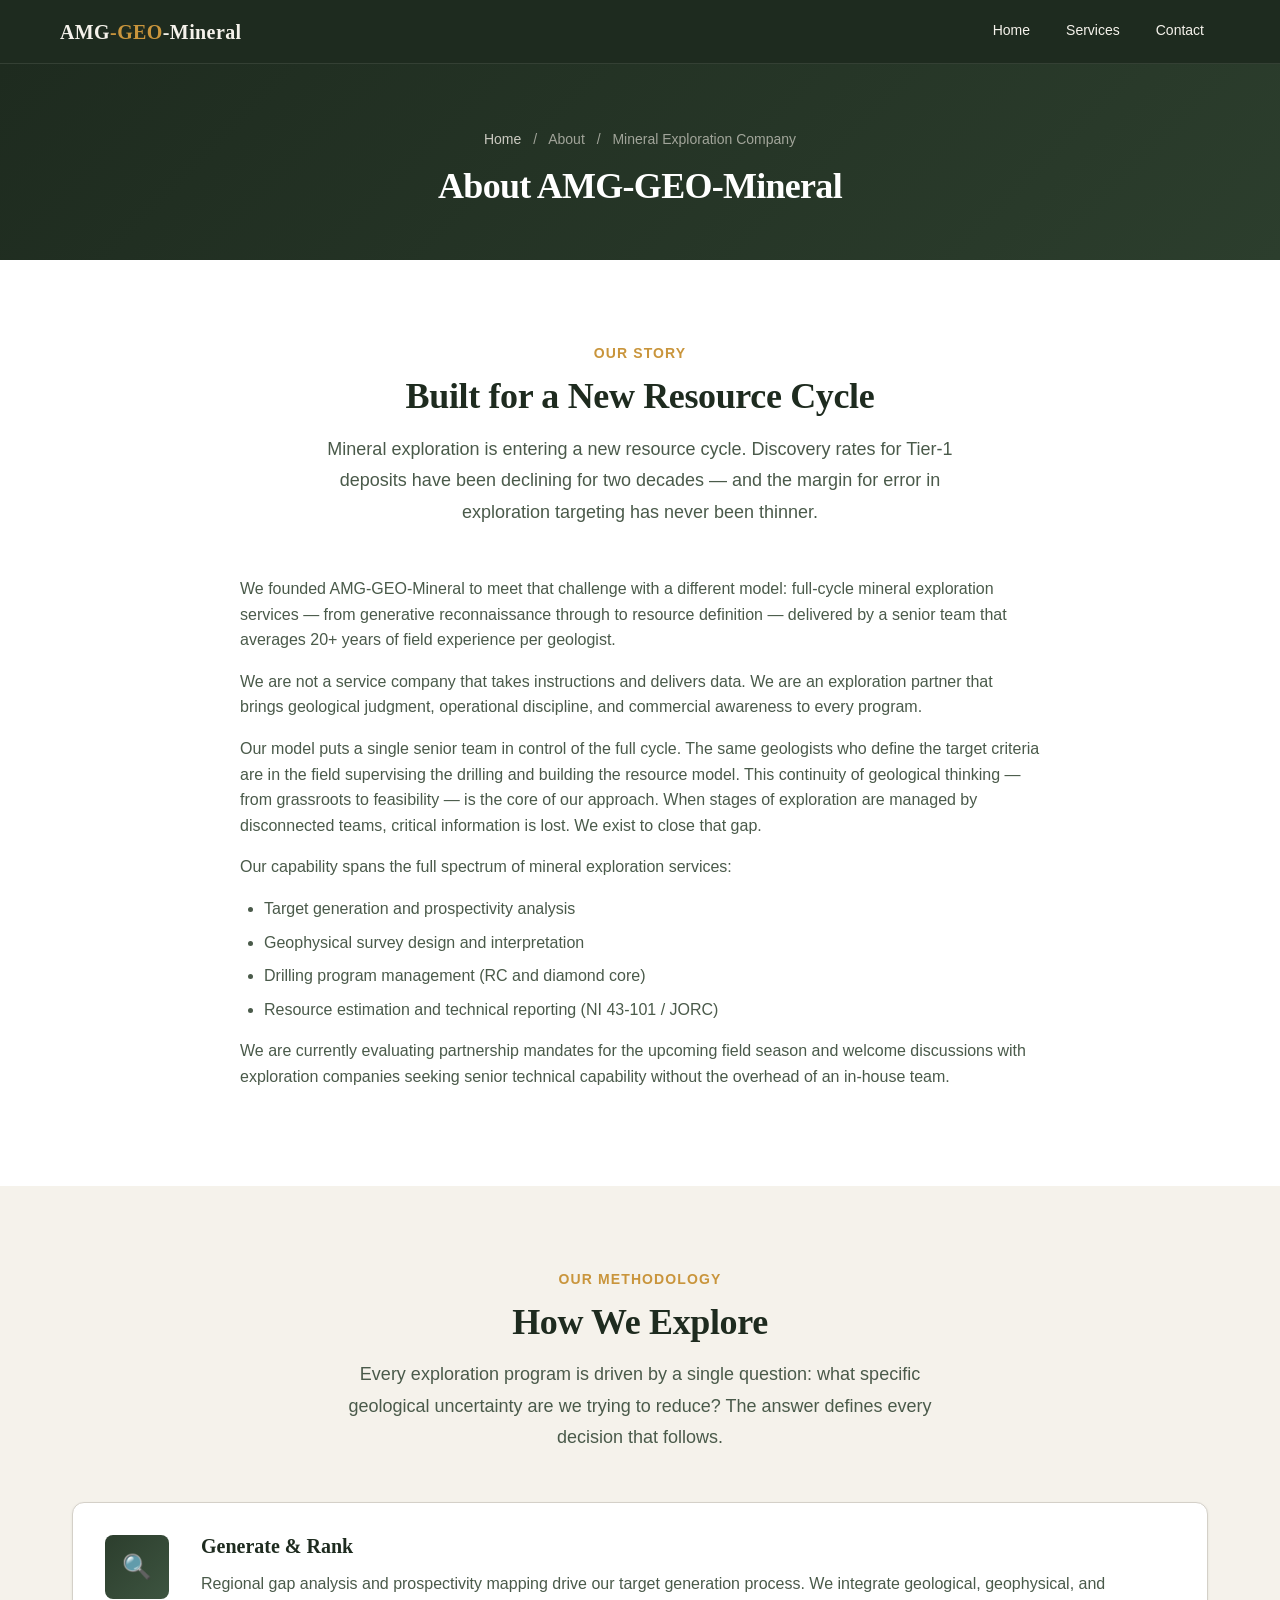
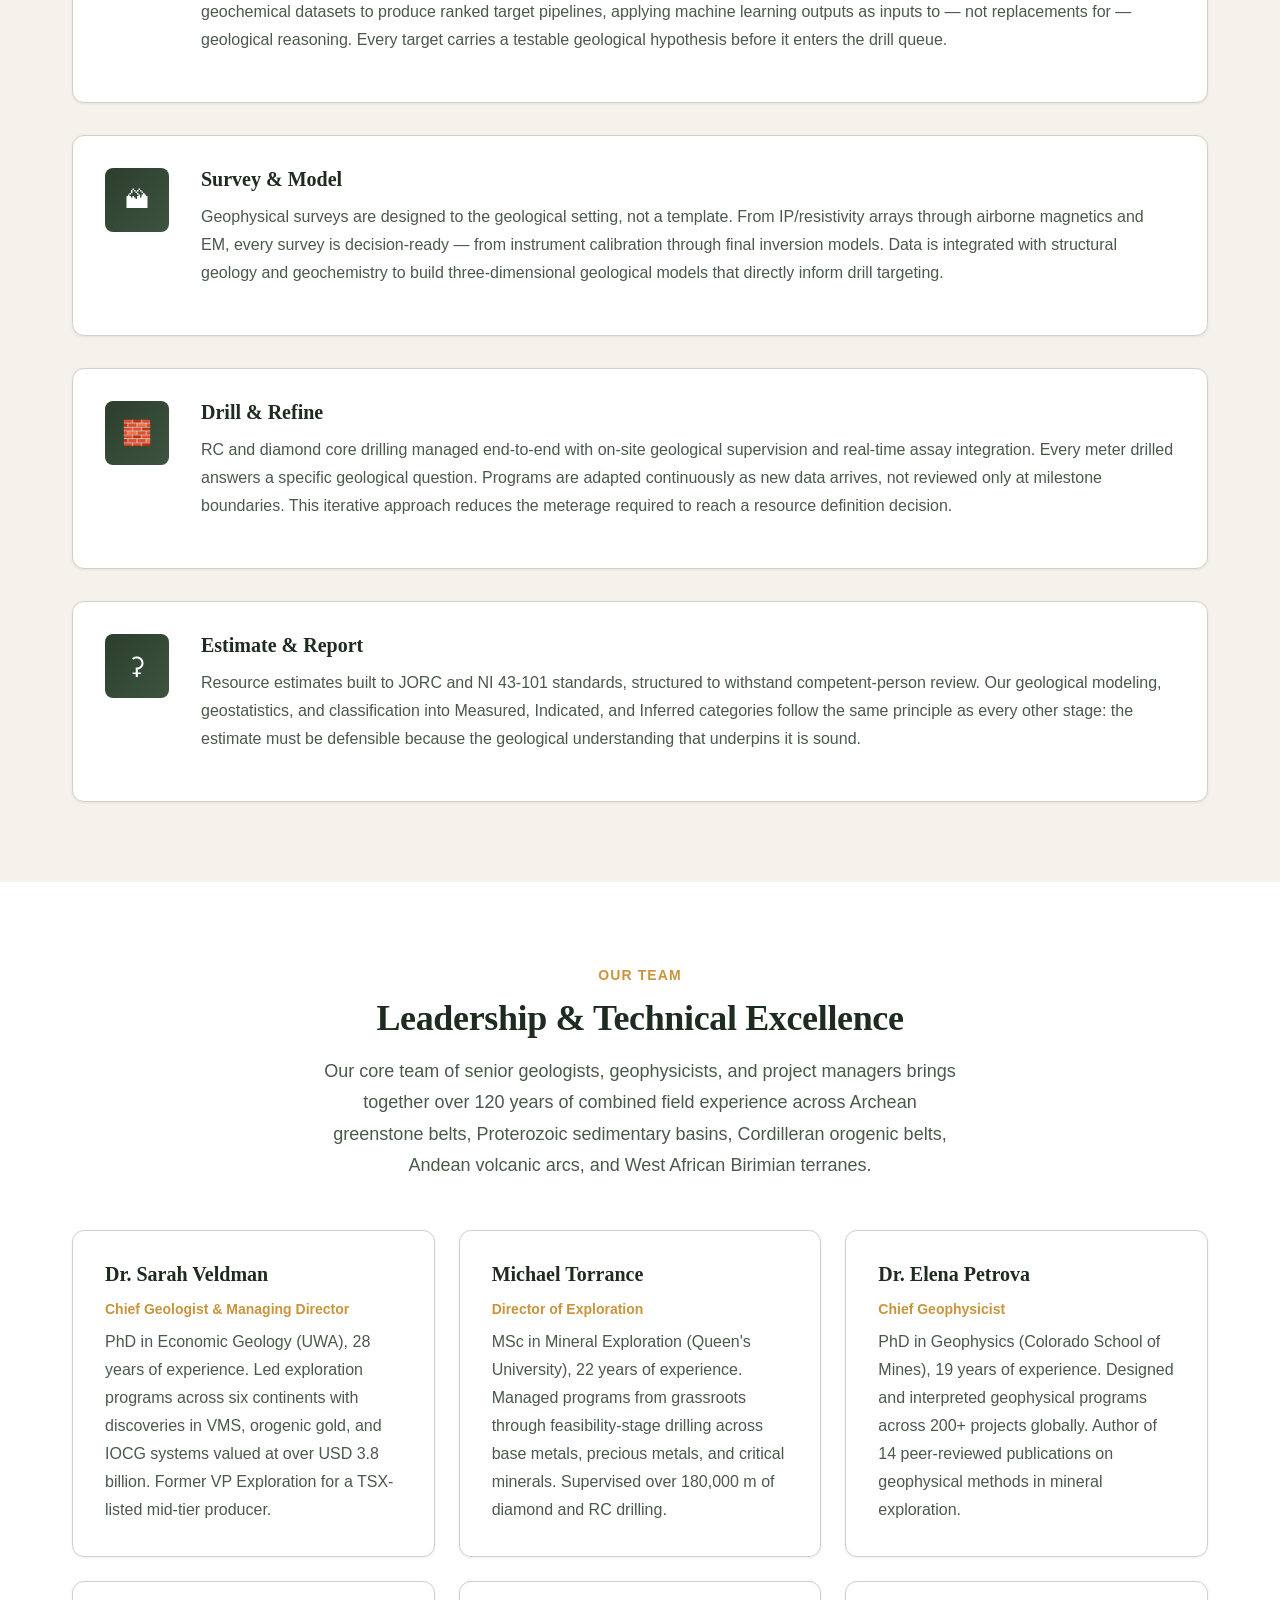
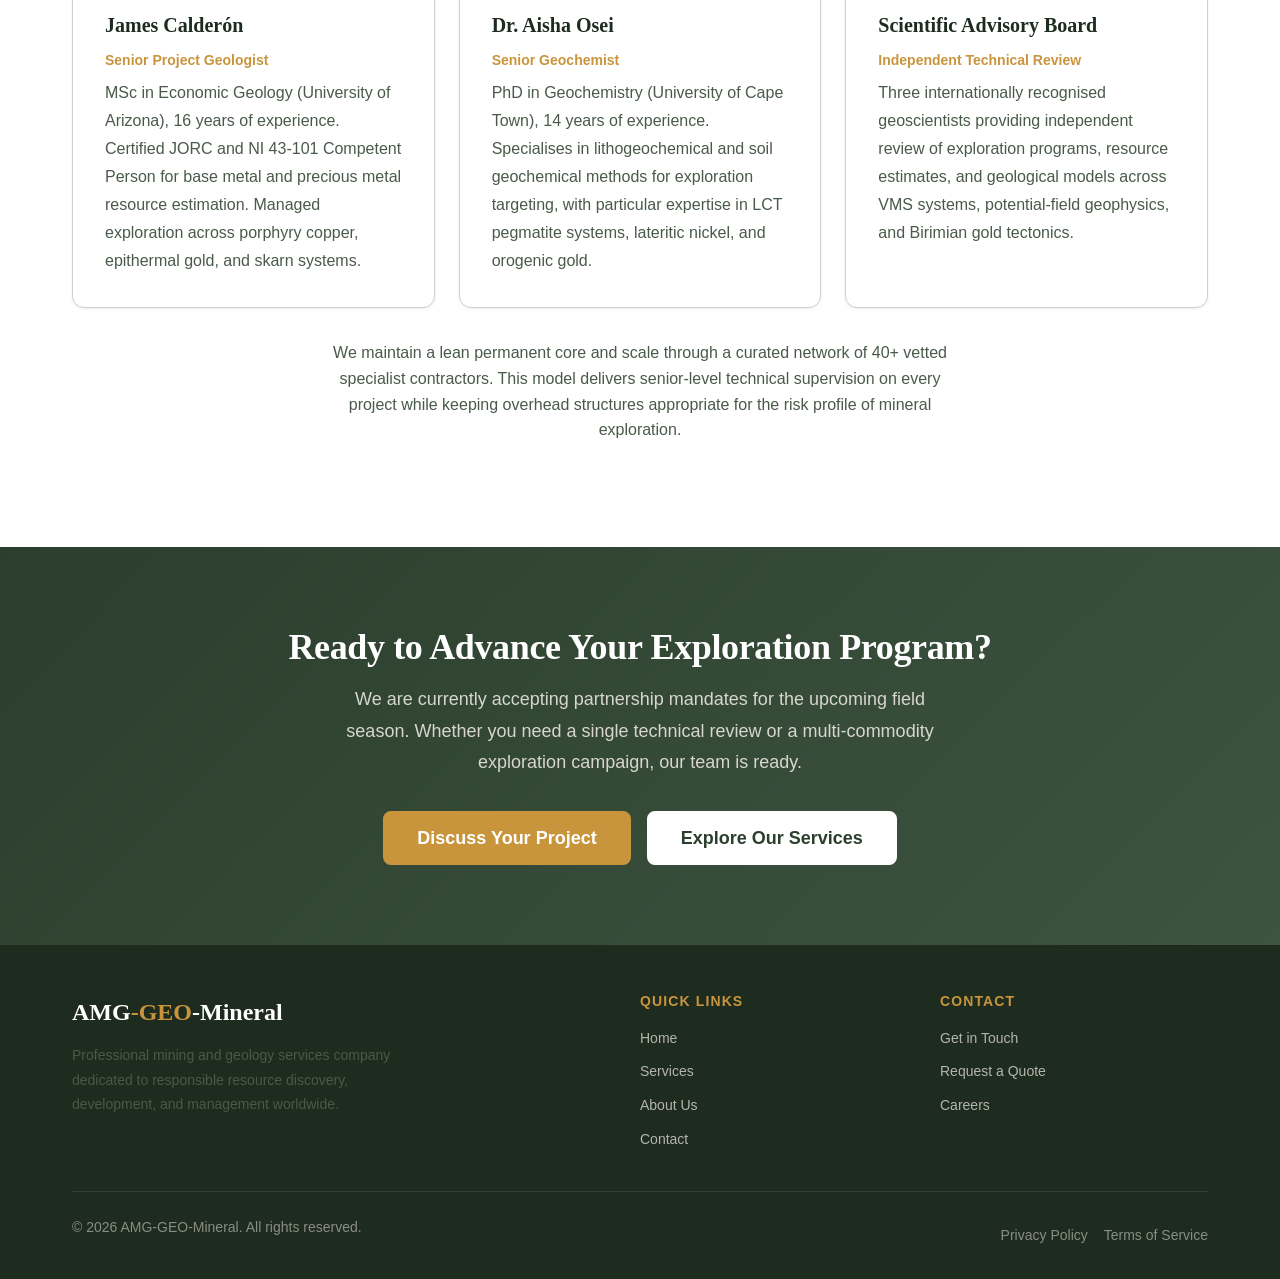
==== about/mineral-exploration-company/index.html @ ed51b672 "Initial site: landing pages, services, about, and assets Full static site for AMG-GEO-Mineral with c" ====
<!DOCTYPE html>
<html lang="en">
<head>
  <meta charset="UTF-8">
  <meta name="viewport" content="width=device-width, initial-scale=1.0">
  <meta name="description" content="AMG-GEO-Mineral — Full-cycle mineral exploration services company. Senior-led team with 120+ years combined field experience across global mineral belts.">
  <title>About Us — Mineral Exploration Company | AMG-GEO-Mineral</title>
  <link rel="stylesheet" href="../../assets/css/main.css">
  <link rel="icon" type="image/svg+xml" href="data:image/svg+xml,%3Csvg xmlns='http://www.w3.org/2000/svg' viewBox='0 0 100 100'%3E%3Ctext y='.9em' font-size='90'%3E%E2%97%87%3C/text%3E%3C/svg%3E">
</head>
<body>

  <!-- ========== NAVIGATION ========== -->
  <header class="nav" role="banner">
    <nav class="nav__inner" aria-label="Main navigation">
      <a href="../../index.html" class="nav__logo" aria-label="AMG-GEO-Mineral home">
        AMG<span class="nav__logo-accent">-GEO</span>-Mineral
      </a>
      <button class="nav__toggle" aria-expanded="false" aria-controls="nav-menu" aria-label="Toggle navigation menu">
        <span class="nav__toggle-bar"></span>
        <span class="nav__toggle-bar"></span>
        <span class="nav__toggle-bar"></span>
      </button>
      <ul id="nav-menu" class="nav__links" aria-hidden="true">
        <li><a href="../../index.html" class="nav__link">Home</a></li>
        <li><a href="../../services/mineral-exploration-services/" class="nav__link">Services</a></li>
        <li><a href="../../pages/contact.html" class="nav__link">Contact</a></li>
      </ul>
    </nav>
  </header>

  <main>
    <!-- ========== PAGE HEADER ========== -->
    <section class="page-header" aria-label="Page heading">
      <div class="container">
        <p class="page-header__breadcrumb">
          <a href="../../index.html">Home</a>
          <span class="page-header__breadcrumb-sep" aria-hidden="true">/</span>
          About
          <span class="page-header__breadcrumb-sep" aria-hidden="true">/</span>
          Mineral Exploration Company
        </p>
        <h1 class="page-header__title">About AMG-GEO-Mineral</h1>
      </div>
    </section>

    <!-- ========== COMPANY STORY ========== -->
    <section class="section" aria-labelledby="company-story-title">
      <div class="container">
        <div class="section__header">
          <span class="section-label">Our Story</span>
          <h2 id="company-story-title" class="section__title">Built for a New Resource Cycle</h2>
          <p class="section__subtitle">Mineral exploration is entering a new resource cycle. Discovery rates for Tier-1 deposits have been declining for two decades — and the margin for error in exploration targeting has never been thinner.</p>
        </div>
        <div style="max-width: 800px; margin: 0 auto;">
          <p>We founded AMG-GEO-Mineral to meet that challenge with a different model: full-cycle mineral exploration services — from generative reconnaissance through to resource definition — delivered by a senior team that averages 20+ years of field experience per geologist.</p>
          <p>We are not a service company that takes instructions and delivers data. We are an exploration partner that brings geological judgment, operational discipline, and commercial awareness to every program.</p>
          <p>Our model puts a single senior team in control of the full cycle. The same geologists who define the target criteria are in the field supervising the drilling and building the resource model. This continuity of geological thinking — from grassroots to feasibility — is the core of our approach. When stages of exploration are managed by disconnected teams, critical information is lost. We exist to close that gap.</p>
          <p>Our capability spans the full spectrum of mineral exploration services:</p>
          <ul style="list-style: disc; padding-left: var(--space-6); margin-bottom: var(--space-4);">
            <li style="list-style: disc; color: var(--color-text-secondary); margin-bottom: var(--space-2);">Target generation and prospectivity analysis</li>
            <li style="list-style: disc; color: var(--color-text-secondary); margin-bottom: var(--space-2);">Geophysical survey design and interpretation</li>
            <li style="list-style: disc; color: var(--color-text-secondary); margin-bottom: var(--space-2);">Drilling program management (RC and diamond core)</li>
            <li style="list-style: disc; color: var(--color-text-secondary); margin-bottom: var(--space-2);">Resource estimation and technical reporting (NI 43-101 / JORC)</li>
          </ul>
          <p>We are currently evaluating partnership mandates for the upcoming field season and welcome discussions with exploration companies seeking senior technical capability without the overhead of an in-house team.</p>
        </div>
      </div>
    </section>

    <!-- ========== OUR APPROACH / METHODOLOGY ========== -->
    <section class="section section--cream" aria-labelledby="methodology-title">
      <div class="container">
        <div class="section__header">
          <span class="section-label">Our Methodology</span>
          <h2 id="methodology-title" class="section__title">How We Explore</h2>
          <p class="section__subtitle">Every exploration program is driven by a single question: what specific geological uncertainty are we trying to reduce? The answer defines every decision that follows.</p>
        </div>
        <div class="service-detail">
          <article class="service-detail__item">
            <div class="service-detail__icon" aria-hidden="true">&#x1F50D;</div>
            <div>
              <h3 class="service-detail__title">Generate &amp; Rank</h3>
              <p class="service-detail__desc">Regional gap analysis and prospectivity mapping drive our target generation process. We integrate geological, geophysical, and geochemical datasets to produce ranked target pipelines, applying machine learning outputs as inputs to — not replacements for — geological reasoning. Every target carries a testable geological hypothesis before it enters the drill queue.</p>
            </div>
          </article>
          <article class="service-detail__item">
            <div class="service-detail__icon" aria-hidden="true">&#x1F3D4;</div>
            <div>
              <h3 class="service-detail__title">Survey &amp; Model</h3>
              <p class="service-detail__desc">Geophysical surveys are designed to the geological setting, not a template. From IP/resistivity arrays through airborne magnetics and EM, every survey is decision-ready — from instrument calibration through final inversion models. Data is integrated with structural geology and geochemistry to build three-dimensional geological models that directly inform drill targeting.</p>
            </div>
          </article>
          <article class="service-detail__item">
            <div class="service-detail__icon" aria-hidden="true">&#x1F9F1;</div>
            <div>
              <h3 class="service-detail__title">Drill &amp; Refine</h3>
              <p class="service-detail__desc">RC and diamond core drilling managed end-to-end with on-site geological supervision and real-time assay integration. Every meter drilled answers a specific geological question. Programs are adapted continuously as new data arrives, not reviewed only at milestone boundaries. This iterative approach reduces the meterage required to reach a resource definition decision.</p>
            </div>
          </article>
          <article class="service-detail__item">
            <div class="service-detail__icon" aria-hidden="true">&#x26B3;</div>
            <div>
              <h3 class="service-detail__title">Estimate &amp; Report</h3>
              <p class="service-detail__desc">Resource estimates built to JORC and NI 43-101 standards, structured to withstand competent-person review. Our geological modeling, geostatistics, and classification into Measured, Indicated, and Inferred categories follow the same principle as every other stage: the estimate must be defensible because the geological understanding that underpins it is sound.</p>
            </div>
          </article>
        </div>
      </div>
    </section>

    <!-- ========== TEAM HIGHLIGHTS ========== -->
    <section class="section" aria-labelledby="team-title">
      <div class="container">
        <div class="section__header">
          <span class="section-label">Our Team</span>
          <h2 id="team-title" class="section__title">Leadership &amp; Technical Excellence</h2>
          <p class="section__subtitle">Our core team of senior geologists, geophysicists, and project managers brings together over 120 years of combined field experience across Archean greenstone belts, Proterozoic sedimentary basins, Cordilleran orogenic belts, Andean volcanic arcs, and West African Birimian terranes.</p>
        </div>
        <div class="featured-services">
          <article class="card">
            <h3 class="card__title">Dr. Sarah Veldman</h3>
            <p style="font-size: var(--text-sm); color: var(--color-ore-gold); font-weight: 600; margin-bottom: var(--space-2);">Chief Geologist &amp; Managing Director</p>
            <p class="card__text">PhD in Economic Geology (UWA), 28 years of experience. Led exploration programs across six continents with discoveries in VMS, orogenic gold, and IOCG systems valued at over USD 3.8 billion. Former VP Exploration for a TSX-listed mid-tier producer.</p>
          </article>
          <article class="card">
            <h3 class="card__title">Michael Torrance</h3>
            <p style="font-size: var(--text-sm); color: var(--color-ore-gold); font-weight: 600; margin-bottom: var(--space-2);">Director of Exploration</p>
            <p class="card__text">MSc in Mineral Exploration (Queen's University), 22 years of experience. Managed programs from grassroots through feasibility-stage drilling across base metals, precious metals, and critical minerals. Supervised over 180,000 m of diamond and RC drilling.</p>
          </article>
          <article class="card">
            <h3 class="card__title">Dr. Elena Petrova</h3>
            <p style="font-size: var(--text-sm); color: var(--color-ore-gold); font-weight: 600; margin-bottom: var(--space-2);">Chief Geophysicist</p>
            <p class="card__text">PhD in Geophysics (Colorado School of Mines), 19 years of experience. Designed and interpreted geophysical programs across 200+ projects globally. Author of 14 peer-reviewed publications on geophysical methods in mineral exploration.</p>
          </article>
          <article class="card">
            <h3 class="card__title">James Calderón</h3>
            <p style="font-size: var(--text-sm); color: var(--color-ore-gold); font-weight: 600; margin-bottom: var(--space-2);">Senior Project Geologist</p>
            <p class="card__text">MSc in Economic Geology (University of Arizona), 16 years of experience. Certified JORC and NI 43-101 Competent Person for base metal and precious metal resource estimation. Managed exploration across porphyry copper, epithermal gold, and skarn systems.</p>
          </article>
          <article class="card">
            <h3 class="card__title">Dr. Aisha Osei</h3>
            <p style="font-size: var(--text-sm); color: var(--color-ore-gold); font-weight: 600; margin-bottom: var(--space-2);">Senior Geochemist</p>
            <p class="card__text">PhD in Geochemistry (University of Cape Town), 14 years of experience. Specialises in lithogeochemical and soil geochemical methods for exploration targeting, with particular expertise in LCT pegmatite systems, lateritic nickel, and orogenic gold.</p>
          </article>
          <article class="card">
            <h3 class="card__title">Scientific Advisory Board</h3>
            <p style="font-size: var(--text-sm); color: var(--color-ore-gold); font-weight: 600; margin-bottom: var(--space-2);">Independent Technical Review</p>
            <p class="card__text">Three internationally recognised geoscientists providing independent review of exploration programs, resource estimates, and geological models across VMS systems, potential-field geophysics, and Birimian gold tectonics.</p>
          </article>
        </div>
        <div class="text-center" style="margin-top: var(--space-8);">
          <p style="max-width: 640px; margin: 0 auto var(--space-6); color: var(--color-text-secondary);">We maintain a lean permanent core and scale through a curated network of 40+ vetted specialist contractors. This model delivers senior-level technical supervision on every project while keeping overhead structures appropriate for the risk profile of mineral exploration.</p>
        </div>
      </div>
    </section>

    <!-- ========== CTA ========== -->
    <section class="cta" aria-labelledby="about-cta-title">
      <div class="container">
        <h2 id="about-cta-title" class="cta__title">Ready to Advance Your Exploration Program?</h2>
        <p class="cta__text">We are currently accepting partnership mandates for the upcoming field season. Whether you need a single technical review or a multi-commodity exploration campaign, our team is ready.</p>
        <div class="cta__actions">
          <a href="../../pages/contact.html" class="btn btn--accent btn--large">Discuss Your Project</a>
          <a href="../../services/mineral-exploration-services/" class="btn btn--light btn--large">Explore Our Services</a>
        </div>
      </div>
    </section>
  </main>

  <!-- ========== FOOTER ========== -->
  <footer class="footer" role="contentinfo">
    <div class="container">
      <div class="footer__grid">
        <div>
          <a href="../../index.html" class="footer__brand" aria-label="AMG-GEO-Mineral home">
            AMG<span class="footer__brand-accent">-GEO</span>-Mineral
          </a>
          <p class="footer__about">Professional mining and geology services company dedicated to responsible resource discovery, development, and management worldwide.</p>
        </div>
        <div>
          <h4 class="footer__heading">Quick Links</h4>
          <ul class="footer__links">
            <li><a href="../../index.html" class="footer__link">Home</a></li>
            <li><a href="../../services/mineral-exploration-services/" class="footer__link">Services</a></li>
            <li><a href="../../about/mineral-exploration-company/" class="footer__link">About Us</a></li>
            <li><a href="../../pages/contact.html" class="footer__link">Contact</a></li>
          </ul>
        </div>
        <div>
          <h4 class="footer__heading">Contact</h4>
          <ul class="footer__links">
            <li><a href="../../pages/contact.html" class="footer__link">Get in Touch</a></li>
            <li><a href="../../pages/contact.html" class="footer__link">Request a Quote</a></li>
            <li><a href="../../pages/contact.html" class="footer__link">Careers</a></li>
          </ul>
        </div>
      </div>
      <div class="footer__bottom">
        <p class="footer__copyright">&copy; 2026 AMG-GEO-Mineral. All rights reserved.</p>
        <nav class="footer__legal" aria-label="Legal links">
          <a href="#" class="footer__legal-link">Privacy Policy</a>
          <a href="#" class="footer__legal-link">Terms of Service</a>
        </nav>
      </div>
    </div>
  </footer>

  <script src="../../assets/js/main.js"></script>
</body>
</html>
---- assets/css/main.css ----
/* ============================================================
   AMG-GEO-Mineral -- Main Stylesheet
   Earth-tone mining & geology company website
   ============================================================ */

/* ---------- Custom Properties ---------- */
:root {
  /* Brand Colors — AMG-2 Brand Guide v1.0 */
  --color-deep-earth: #2C3E2D;
  --color-deep-earth-dark: #1E2B1F;
  --color-deep-earth-light: #3D5440;
  --color-mineral-teal: #1A7A6B;
  --color-mineral-teal-light: #219A87;
  --color-mineral-teal-dark: #146356;
  --color-ore-gold: #C9953C;
  --color-ore-gold-light: #DBAE5E;
  --color-ore-gold-dark: #A87A2E;
  --color-geode-white: #F5F2EB;
  --color-geode-white-dark: #E8E3D9;
  --color-white: #ffffff;

  /* Semantic Colors */
  --color-text-primary: var(--color-deep-earth-dark);
  --color-text-secondary: #4A5A4A;
  --color-text-on-dark: var(--color-geode-white);
  --color-text-muted: #7A8A7A;
  --color-bg-primary: var(--color-white);
  --color-bg-secondary: var(--color-geode-white);
  --color-bg-dark: var(--color-deep-earth-dark);
  --color-bg-green: var(--color-deep-earth);
  --color-accent: var(--color-ore-gold);
  --color-accent-hover: var(--color-ore-gold-light);
  --color-border: #D4D0C8;
  --color-success: #2E7D32;
  --color-error: #C62828;

  /* Typography — Brand: Inter (UI), DM Serif Display (headlines), JetBrains Mono (data) */
  --font-heading: 'DM Serif Display', Georgia, 'Times New Roman', serif;
  --font-body: 'Inter', -apple-system, BlinkMacSystemFont, 'Segoe UI', Roboto,
    Oxygen-Sans, Ubuntu, Cantarell, 'Helvetica Neue', sans-serif;
  --font-mono: 'JetBrains Mono', 'SFMono-Regular', Consolas, 'Liberation Mono', Menlo, monospace;

  --text-xs: 0.75rem;
  --text-sm: 0.875rem;
  --text-base: 1rem;
  --text-lg: 1.125rem;
  --text-xl: 1.25rem;
  --text-2xl: 1.5rem;
  --text-3xl: 1.875rem;
  --text-4xl: 2.25rem;
  --text-5xl: 3rem;
  --text-6xl: 3.75rem;

  --leading-tight: 1.15;
  --leading-snug: 1.3;
  --leading-normal: 1.6;
  --leading-relaxed: 1.75;

  /* Spacing */
  --space-1: 0.25rem;
  --space-2: 0.5rem;
  --space-3: 0.75rem;
  --space-4: 1rem;
  --space-5: 1.25rem;
  --space-6: 1.5rem;
  --space-8: 2rem;
  --space-10: 2.5rem;
  --space-12: 3rem;
  --space-16: 4rem;
  --space-20: 5rem;
  --space-24: 6rem;

  /* Layout */
  --max-width: 1200px;
  --nav-height: 4rem;

  /* Borders & Shadows */
  --radius-sm: 4px;
  --radius-md: 8px;
  --radius-lg: 12px;
  --shadow-sm: 0 1px 3px rgba(30, 43, 31, 0.08);
  --shadow-md: 0 4px 12px rgba(30, 43, 31, 0.12);
  --shadow-lg: 0 8px 30px rgba(30, 43, 31, 0.15);

  /* Transitions */
  --transition-fast: 150ms ease;
  --transition-base: 250ms ease;
  --transition-slow: 400ms ease;
}

/* ---------- Reset & Base ---------- */
*,
*::before,
*::after {
  box-sizing: border-box;
  margin: 0;
  padding: 0;
}

html {
  scroll-behavior: smooth;
  -webkit-text-size-adjust: 100%;
}

body {
  font-family: var(--font-body);
  font-size: var(--text-base);
  line-height: var(--leading-normal);
  color: var(--color-text-primary);
  background-color: var(--color-bg-primary);
  -webkit-font-smoothing: antialiased;
  -moz-osx-font-smoothing: grayscale;
}

img {
  max-width: 100%;
  height: auto;
  display: block;
}

a {
  color: var(--color-deep-earth);
  text-decoration: none;
  transition: color var(--transition-fast);
}

a:hover {
  color: var(--color-ore-gold);
}

a:focus-visible,
button:focus-visible,
input:focus-visible,
textarea:focus-visible,
select:focus-visible {
  outline: 2px solid var(--color-ore-gold);
  outline-offset: 2px;
}

ul, ol {
  list-style: none;
}

/* ---------- Typography ---------- */
h1, h2, h3, h4, h5, h6 {
  font-family: var(--font-heading);
  font-weight: 700;
  line-height: var(--leading-tight);
  color: var(--color-text-primary);
}

h1 {
  font-size: var(--text-4xl);
  letter-spacing: -0.02em;
}

h2 {
  font-size: var(--text-3xl);
  letter-spacing: -0.01em;
}

h3 {
  font-size: var(--text-2xl);
}

h4 {
  font-size: var(--text-xl);
}

p {
  margin-bottom: var(--space-4);
  color: var(--color-text-secondary);
}

.section-label {
  display: inline-block;
  font-family: var(--font-body);
  font-size: var(--text-sm);
  font-weight: 600;
  text-transform: uppercase;
  letter-spacing: 0.08em;
  color: var(--color-ore-gold);
  margin-bottom: var(--space-3);
}

/* ---------- Container ---------- */
.container {
  width: 100%;
  max-width: var(--max-width);
  margin: 0 auto;
  padding: 0 var(--space-5);
}

@media (min-width: 768px) {
  .container {
    padding: 0 var(--space-8);
  }
}

/* ---------- Buttons ---------- */
.btn {
  display: inline-flex;
  align-items: center;
  justify-content: center;
  gap: var(--space-2);
  font-family: var(--font-body);
  font-size: var(--text-base);
  font-weight: 600;
  line-height: 1;
  padding: var(--space-3) var(--space-6);
  border: 2px solid transparent;
  border-radius: var(--radius-md);
  cursor: pointer;
  transition: all var(--transition-base);
  text-align: center;
  white-space: nowrap;
}

.btn:focus-visible {
  outline: 2px solid var(--color-ore-gold);
  outline-offset: 2px;
}

.btn--primary {
  background-color: var(--color-deep-earth);
  color: var(--color-white);
  border-color: var(--color-deep-earth);
}

.btn--primary:hover,
.btn--primary:focus-visible {
  background-color: var(--color-deep-earth-light);
  border-color: var(--color-deep-earth-light);
  color: var(--color-white);
  transform: translateY(-1px);
  box-shadow: var(--shadow-md);
}

.btn--secondary {
  background-color: transparent;
  color: var(--color-deep-earth);
  border-color: var(--color-deep-earth);
}

.btn--secondary:hover,
.btn--secondary:focus-visible {
  background-color: var(--color-deep-earth);
  color: var(--color-white);
  transform: translateY(-1px);
}

.btn--accent {
  background-color: var(--color-ore-gold);
  color: var(--color-white);
  border-color: var(--color-ore-gold);
}

.btn--accent:hover,
.btn--accent:focus-visible {
  background-color: var(--color-ore-gold-dark);
  border-color: var(--color-ore-gold-dark);
  color: var(--color-white);
  transform: translateY(-1px);
  box-shadow: var(--shadow-md);
}

.btn--light {
  background-color: var(--color-white);
  color: var(--color-deep-earth);
  border-color: var(--color-white);
}

.btn--light:hover,
.btn--light:focus-visible {
  background-color: var(--color-geode-white);
  border-color: var(--color-geode-white);
  transform: translateY(-1px);
}

.btn--large {
  padding: var(--space-4) var(--space-8);
  font-size: var(--text-lg);
}

/* ---------- Navigation ---------- */
.nav {
  position: sticky;
  top: 0;
  z-index: 1000;
  background-color: var(--color-bg-dark);
  border-bottom: 1px solid rgba(245, 240, 232, 0.1);
  height: var(--nav-height);
}

.nav__inner {
  display: flex;
  align-items: center;
  justify-content: space-between;
  height: 100%;
  max-width: var(--max-width);
  margin: 0 auto;
  padding: 0 var(--space-5);
}

.nav__logo {
  font-family: var(--font-heading);
  font-size: var(--text-xl);
  font-weight: 700;
  color: var(--color-geode-white);
  letter-spacing: 0.02em;
  white-space: nowrap;
}

.nav__logo:hover {
  color: var(--color-ore-gold);
}

.nav__logo-accent {
  color: var(--color-ore-gold);
}

.nav__toggle {
  display: flex;
  flex-direction: column;
  justify-content: center;
  align-items: center;
  width: 44px;
  height: 44px;
  background: none;
  border: none;
  cursor: pointer;
  padding: var(--space-2);
  border-radius: var(--radius-sm);
  color: var(--color-geode-white);
}

.nav__toggle:hover {
  background-color: rgba(255, 255, 255, 0.1);
}

.nav__toggle-bar {
  display: block;
  width: 24px;
  height: 2px;
  background-color: var(--color-geode-white);
  transition: all var(--transition-base);
  border-radius: 1px;
}

.nav__toggle-bar + .nav__toggle-bar {
  margin-top: 6px;
}

.nav__toggle[aria-expanded="true"] .nav__toggle-bar:nth-child(1) {
  transform: rotate(45deg) translate(5px, 6px);
}

.nav__toggle[aria-expanded="true"] .nav__toggle-bar:nth-child(2) {
  opacity: 0;
}

.nav__toggle[aria-expanded="true"] .nav__toggle-bar:nth-child(3) {
  transform: rotate(-45deg) translate(5px, -6px);
}

.nav__links {
  display: none;
  position: absolute;
  top: var(--nav-height);
  left: 0;
  right: 0;
  background-color: var(--color-bg-dark);
  flex-direction: column;
  padding: var(--space-4) 0;
  border-bottom: 1px solid rgba(245, 240, 232, 0.1);
}

.nav__links[aria-hidden="false"] {
  display: flex;
}

.nav__link {
  display: block;
  padding: var(--space-3) var(--space-5);
  font-size: var(--text-base);
  font-weight: 500;
  color: var(--color-geode-white);
  transition: all var(--transition-fast);
  border-left: 3px solid transparent;
}

.nav__link:hover,
.nav__link:focus-visible {
  color: var(--color-ore-gold);
  background-color: rgba(255, 255, 255, 0.05);
}

.nav__link--active {
  color: var(--color-ore-gold);
  border-left-color: var(--color-ore-gold);
}

@media (min-width: 768px) {
  .nav__toggle {
    display: none;
  }

  .nav__links {
    display: flex;
    position: static;
    flex-direction: row;
    align-items: center;
    padding: 0;
    background-color: transparent;
    border-bottom: none;
    gap: var(--space-1);
  }

  .nav__link {
    padding: var(--space-2) var(--space-4);
    border-left: none;
    border-bottom: 2px solid transparent;
    font-size: var(--text-sm);
  }

  .nav__link--active {
    border-left-color: transparent;
    border-bottom-color: var(--color-ore-gold);
  }
}

/* ---------- Hero Section ---------- */
.hero {
  position: relative;
  background: linear-gradient(135deg, var(--color-deep-earth-dark) 0%, var(--color-deep-earth) 50%, var(--color-deep-earth) 100%);
  color: var(--color-geode-white);
  padding: var(--space-16) 0 var(--space-12);
  overflow: hidden;
  min-height: 70vh;
  display: flex;
  align-items: center;
}

.hero::before {
  content: '';
  position: absolute;
  inset: 0;
  background:
    radial-gradient(ellipse at 20% 80%, rgba(201, 149, 60, 0.08) 0%, transparent 50%),
    radial-gradient(ellipse at 80% 20%, rgba(44, 62, 45, 0.3) 0%, transparent 50%);
  pointer-events: none;
}

.hero__pattern {
  position: absolute;
  inset: 0;
  opacity: 0.03;
  background-image:
    repeating-linear-gradient(
      45deg,
      transparent,
      transparent 40px,
      rgba(245, 240, 232, 0.5) 40px,
      rgba(245, 240, 232, 0.5) 41px
    ),
    repeating-linear-gradient(
      -45deg,
      transparent,
      transparent 40px,
      rgba(245, 240, 232, 0.5) 40px,
      rgba(245, 240, 232, 0.5) 41px
    );
  pointer-events: none;
}

.hero .container {
  position: relative;
  z-index: 1;
}

.hero__content {
  max-width: 720px;
}

.hero__tagline {
  font-family: var(--font-heading);
  font-size: var(--text-4xl);
  font-weight: 700;
  color: var(--color-white);
  line-height: var(--leading-tight);
  margin-bottom: var(--space-6);
}

.hero__subtitle {
  font-size: var(--text-lg);
  color: rgba(245, 240, 232, 0.85);
  line-height: var(--leading-relaxed);
  margin-bottom: var(--space-8);
  max-width: 600px;
}

.hero__actions {
  display: flex;
  flex-wrap: wrap;
  gap: var(--space-4);
}

/* Hero -- Geological lines decoration */
.hero__geology {
  position: absolute;
  right: 0;
  bottom: 0;
  width: 40%;
  height: 100%;
  opacity: 0.06;
  pointer-events: none;
}

.hero__geology-line {
  position: absolute;
  border: 1px solid var(--color-geode-white);
  border-radius: 50%;
}

.hero__geology-line:nth-child(1) {
  width: 300px;
  height: 300px;
  right: -50px;
  bottom: -50px;
}

.hero__geology-line:nth-child(2) {
  width: 200px;
  height: 200px;
  right: 20px;
  bottom: 20px;
}

.hero__geology-line:nth-child(3) {
  width: 400px;
  height: 400px;
  right: -100px;
  bottom: -80px;
}

@media (min-width: 768px) {
  .hero {
    padding: var(--space-24) 0 var(--space-20);
    min-height: 60vh;
  }

  .hero__tagline {
    font-size: var(--text-5xl);
  }

  .hero__subtitle {
    font-size: var(--text-xl);
  }
}

@media (min-width: 1024px) {
  .hero__tagline {
    font-size: var(--text-6xl);
  }
}

/* ---------- Section Shared ---------- */
.section {
  padding: var(--space-16) 0;
}

.section--dark {
  background-color: var(--color-bg-dark);
  color: var(--color-geode-white);
}

.section--green {
  background-color: var(--color-bg-green);
  color: var(--color-geode-white);
}

.section--cream {
  background-color: var(--color-bg-secondary);
}

.section__header {
  text-align: center;
  margin-bottom: var(--space-12);
}

.section__header--left {
  text-align: left;
}

.section__header--left .section__subtitle {
  margin-left: 0;
}

.section__title {
  font-size: var(--text-3xl);
  margin-bottom: var(--space-4);
}

.section--dark .section__title,
.section--green .section__title {
  color: var(--color-white);
}

.section--dark .section__subtitle,
.section--green .section__subtitle {
  color: rgba(245, 240, 232, 0.8);
}

.section__subtitle {
  font-size: var(--text-lg);
  color: var(--color-text-secondary);
  max-width: 640px;
  margin: 0 auto;
  line-height: var(--leading-relaxed);
}

@media (min-width: 768px) {
  .section {
    padding: var(--space-20) 0;
  }

  .section__title {
    font-size: var(--text-4xl);
  }
}

/* ---------- Grid Layouts ---------- */
.grid {
  display: grid;
  gap: var(--space-6);
}

.grid--2 {
  grid-template-columns: 1fr;
}

.grid--3 {
  grid-template-columns: 1fr;
}

.grid--4 {
  grid-template-columns: 1fr;
}

@media (min-width: 768px) {
  .grid--2 {
    grid-template-columns: repeat(2, 1fr);
  }

  .grid--3 {
    grid-template-columns: repeat(2, 1fr);
  }
}

@media (min-width: 1024px) {
  .grid--3 {
    grid-template-columns: repeat(3, 1fr);
  }

  .grid--4 {
    grid-template-columns: repeat(4, 1fr);
  }
}

/* ---------- Cards ---------- */
.card {
  background-color: var(--color-white);
  border-radius: var(--radius-lg);
  padding: var(--space-8);
  box-shadow: var(--shadow-sm);
  transition: all var(--transition-base);
  border: 1px solid var(--color-border);
}

.card:hover {
  transform: translateY(-4px);
  box-shadow: var(--shadow-lg);
  border-color: var(--color-ore-gold);
}

.card--dark {
  background-color: rgba(255, 255, 255, 0.05);
  border-color: rgba(245, 240, 232, 0.15);
  color: var(--color-geode-white);
}

.card--dark:hover {
  border-color: var(--color-ore-gold);
  background-color: rgba(255, 255, 255, 0.08);
}

.card--dark .card__title,
.card--dark .card__text {
  color: var(--color-geode-white);
}

.card--dark .card__text {
  color: rgba(245, 240, 232, 0.8);
}

.card__icon {
  display: flex;
  align-items: center;
  justify-content: center;
  width: 56px;
  height: 56px;
  border-radius: var(--radius-md);
  background-color: var(--color-geode-white);
  margin-bottom: var(--space-5);
  font-size: var(--text-2xl);
  color: var(--color-deep-earth);
}

.card--dark .card__icon {
  background-color: rgba(201, 149, 60, 0.15);
  color: var(--color-ore-gold);
}

.card__title {
  font-size: var(--text-xl);
  margin-bottom: var(--space-3);
}

.card__text {
  font-size: var(--text-base);
  color: var(--color-text-secondary);
  line-height: var(--leading-relaxed);
  margin-bottom: 0;
}

.card__link {
  display: inline-flex;
  align-items: center;
  gap: var(--space-2);
  margin-top: var(--space-4);
  font-weight: 600;
  font-size: var(--text-sm);
  color: var(--color-deep-earth);
  transition: all var(--transition-fast);
}

.card__link:hover {
  color: var(--color-ore-gold);
  gap: var(--space-3);
}

.card__link-arrow {
  transition: transform var(--transition-fast);
}

.card__link:hover .card__link-arrow {
  transform: translateX(4px);
}

.card--dark .card__link {
  color: var(--color-ore-gold);
}

/* ---------- Stats Section ---------- */
.stats {
  display: grid;
  grid-template-columns: repeat(2, 1fr);
  gap: var(--space-6);
}

.stats__item {
  text-align: center;
  padding: var(--space-6);
}

.stats__number {
  font-family: var(--font-heading);
  font-size: var(--text-5xl);
  font-weight: 700;
  color: var(--color-ore-gold);
  line-height: 1;
  margin-bottom: var(--space-2);
}

.stats__label {
  font-size: var(--text-sm);
  color: rgba(245, 240, 232, 0.8);
  text-transform: uppercase;
  letter-spacing: 0.05em;
}

@media (min-width: 768px) {
  .stats {
    grid-template-columns: repeat(4, 1fr);
  }

  .stats__number {
    font-size: var(--text-6xl);
  }
}

/* ---------- Value Proposition (Pillars) ---------- */
.pillar {
  text-align: center;
  padding: var(--space-8);
}

.pillar__graphic {
  width: 80px;
  height: 80px;
  margin: 0 auto var(--space-6);
  border-radius: 50%;
  display: flex;
  align-items: center;
  justify-content: center;
  font-size: var(--text-3xl);
  background: linear-gradient(135deg, var(--color-deep-earth), var(--color-deep-earth-light));
  color: var(--color-white);
}

.pillar__title {
  font-size: var(--text-xl);
  margin-bottom: var(--space-3);
}

.pillar__text {
  font-size: var(--text-base);
  color: var(--color-text-secondary);
  line-height: var(--leading-relaxed);
  max-width: 320px;
  margin: 0 auto;
}

/* ---------- Services Detail ---------- */
.service-detail {
  display: grid;
  grid-template-columns: 1fr;
  gap: var(--space-8);
}

.service-detail__item {
  display: grid;
  grid-template-columns: 1fr;
  gap: var(--space-6);
  padding: var(--space-8);
  background-color: var(--color-white);
  border-radius: var(--radius-lg);
  box-shadow: var(--shadow-sm);
  border: 1px solid var(--color-border);
  transition: all var(--transition-base);
}

.service-detail__item:hover {
  box-shadow: var(--shadow-md);
  border-color: var(--color-ore-gold);
}

.service-detail__icon {
  display: flex;
  align-items: center;
  justify-content: center;
  width: 64px;
  height: 64px;
  border-radius: var(--radius-md);
  background: linear-gradient(135deg, var(--color-deep-earth), var(--color-deep-earth-light));
  color: var(--color-white);
  font-size: var(--text-2xl);
}

.service-detail__title {
  font-size: var(--text-xl);
  margin-bottom: var(--space-3);
}

.service-detail__desc {
  color: var(--color-text-secondary);
  line-height: var(--leading-relaxed);
  margin-bottom: var(--space-4);
}

.service-detail__benefits {
  display: flex;
  flex-wrap: wrap;
  gap: var(--space-2);
}

.service-detail__benefit {
  display: inline-flex;
  align-items: center;
  gap: var(--space-1);
  font-size: var(--text-sm);
  padding: var(--space-1) var(--space-3);
  background-color: var(--color-geode-white);
  border-radius: var(--radius-sm);
  color: var(--color-text-secondary);
}

.service-detail__benefit::before {
  content: '>';
  color: var(--color-deep-earth);
  font-weight: 700;
}

@media (min-width: 768px) {
  .service-detail__item {
    grid-template-columns: auto 1fr;
    gap: var(--space-8);
  }
}

/* ---------- CTA Section ---------- */
.cta {
  text-align: center;
  padding: var(--space-16) 0;
  background: linear-gradient(135deg, var(--color-deep-earth) 0%, var(--color-deep-earth-light) 100%);
}

.cta__title {
  font-size: var(--text-3xl);
  color: var(--color-white);
  margin-bottom: var(--space-4);
}

.cta__text {
  font-size: var(--text-lg);
  color: rgba(245, 240, 232, 0.85);
  max-width: 600px;
  margin: 0 auto var(--space-8);
  line-height: var(--leading-relaxed);
}

.cta__actions {
  display: flex;
  flex-wrap: wrap;
  gap: var(--space-4);
  justify-content: center;
}

@media (min-width: 768px) {
  .cta {
    padding: var(--space-20) 0;
  }

  .cta__title {
    font-size: var(--text-4xl);
  }
}

/* ---------- Forms ---------- */
.form {
  max-width: 640px;
}

.form__group {
  margin-bottom: var(--space-5);
}

.form__label {
  display: block;
  font-size: var(--text-sm);
  font-weight: 600;
  color: var(--color-text-primary);
  margin-bottom: var(--space-2);
}

.form__label .form__required {
  color: var(--color-error);
  margin-left: 2px;
}

.form__input,
.form__textarea,
.form__select {
  display: block;
  width: 100%;
  padding: var(--space-3) var(--space-4);
  font-family: var(--font-body);
  font-size: var(--text-base);
  color: var(--color-text-primary);
  background-color: var(--color-white);
  border: 1px solid var(--color-border);
  border-radius: var(--radius-md);
  transition: all var(--transition-fast);
  -webkit-appearance: none;
  appearance: none;
}

.form__input:hover,
.form__textarea:hover,
.form__select:hover {
  border-color: var(--color-text-muted);
}

.form__input:focus,
.form__textarea:focus,
.form__select:focus {
  border-color: var(--color-deep-earth);
  box-shadow: 0 0 0 3px rgba(44, 62, 45, 0.1);
  outline: none;
}

.form__input--error,
.form__textarea--error {
  border-color: var(--color-error);
  box-shadow: 0 0 0 3px rgba(198, 40, 40, 0.1);
}

.form__input--error:focus,
.form__textarea--error:focus {
  border-color: var(--color-error);
  box-shadow: 0 0 0 3px rgba(198, 40, 40, 0.1);
}

.form__input--success,
.form__textarea--success {
  border-color: var(--color-success);
  box-shadow: 0 0 0 3px rgba(46, 125, 50, 0.1);
}

.form__textarea {
  min-height: 140px;
  resize: vertical;
}

.form__error {
  display: none;
  font-size: var(--text-sm);
  color: var(--color-error);
  margin-top: var(--space-1);
}

.form__error--visible {
  display: block;
}

.form__success {
  display: none;
  text-align: center;
  padding: var(--space-12);
  background-color: var(--color-geode-white);
  border-radius: var(--radius-lg);
  border: 1px solid var(--color-border);
}

.form__success--visible {
  display: block;
}

.form__success-icon {
  font-size: var(--text-5xl);
  margin-bottom: var(--space-4);
  display: block;
}

.form__success-title {
  font-size: var(--text-2xl);
  margin-bottom: var(--space-3);
}

.form__success-text {
  color: var(--color-text-secondary);
  margin-bottom: 0;
}

/* ---------- Contact Page Specific ---------- */
.contact-grid {
  display: grid;
  grid-template-columns: 1fr;
  gap: var(--space-10);
}

.contact-info {
  padding: var(--space-8);
  background-color: var(--color-bg-dark);
  border-radius: var(--radius-lg);
  color: var(--color-geode-white);
}

.contact-info__title {
  font-size: var(--text-2xl);
  color: var(--color-white);
  margin-bottom: var(--space-6);
}

.contact-info__item {
  display: flex;
  gap: var(--space-4);
  margin-bottom: var(--space-6);
}

.contact-info__icon {
  flex-shrink: 0;
  width: 44px;
  height: 44px;
  display: flex;
  align-items: center;
  justify-content: center;
  background-color: rgba(201, 149, 60, 0.15);
  border-radius: var(--radius-md);
  color: var(--color-ore-gold);
  font-size: var(--text-lg);
}

.contact-info__label {
  font-size: var(--text-sm);
  color: rgba(245, 240, 232, 0.6);
  text-transform: uppercase;
  letter-spacing: 0.05em;
  margin-bottom: var(--space-1);
}

.contact-info__value {
  color: var(--color-white);
  line-height: var(--leading-snug);
}

.contact-info__value a {
  color: var(--color-ore-gold);
}

.contact-info__value a:hover {
  color: var(--color-ore-gold-light);
}

.contact-map {
  width: 100%;
  height: 280px;
  border-radius: var(--radius-md);
  background: linear-gradient(135deg, var(--color-deep-earth) 0%, var(--color-deep-earth-dark) 100%);
  display: flex;
  align-items: center;
  justify-content: center;
  color: rgba(245, 240, 232, 0.5);
  font-family: var(--font-body);
  font-size: var(--text-sm);
  overflow: hidden;
  position: relative;
  border: 1px solid rgba(245, 240, 232, 0.1);
  margin-top: var(--space-6);
}

.contact-map__lines {
  position: absolute;
  inset: 0;
  opacity: 0.15;
}

.contact-map__lines::before,
.contact-map__lines::after {
  content: '';
  position: absolute;
  border: 1px solid var(--color-geode-white);
  border-radius: 50%;
}

.contact-map__lines::before {
  width: 120px;
  height: 120px;
  top: 50%;
  left: 50%;
  transform: translate(-50%, -50%);
}

.contact-map__lines::after {
  width: 200px;
  height: 200px;
  top: 50%;
  left: 50%;
  transform: translate(-50%, -50%);
}

.contact-map__text {
  position: relative;
  z-index: 1;
  text-align: center;
}

@media (min-width: 768px) {
  .contact-grid {
    grid-template-columns: 1fr 360px;
  }
}

/* ---------- Footer ---------- */
.footer {
  background-color: var(--color-bg-dark);
  color: rgba(245, 240, 232, 0.7);
  padding: var(--space-12) 0 0;
}

.footer__grid {
  display: grid;
  grid-template-columns: 1fr;
  gap: var(--space-8);
  padding-bottom: var(--space-10);
  border-bottom: 1px solid rgba(245, 240, 232, 0.1);
}

.footer__brand {
  font-family: var(--font-heading);
  font-size: var(--text-2xl);
  font-weight: 700;
  color: var(--color-white);
  margin-bottom: var(--space-3);
  display: block;
}

.footer__brand:hover {
  color: var(--color-ore-gold);
}

.footer__brand-accent {
  color: var(--color-ore-gold);
}

.footer__about {
  font-size: var(--text-sm);
  line-height: var(--leading-relaxed);
  max-width: 320px;
}

.footer__heading {
  font-family: var(--font-body);
  font-size: var(--text-sm);
  font-weight: 600;
  text-transform: uppercase;
  letter-spacing: 0.08em;
  color: var(--color-ore-gold);
  margin-bottom: var(--space-4);
}

.footer__links {
  display: flex;
  flex-direction: column;
  gap: var(--space-2);
}

.footer__link {
  font-size: var(--text-sm);
  color: rgba(245, 240, 232, 0.7);
  transition: all var(--transition-fast);
}

.footer__link:hover {
  color: var(--color-ore-gold);
  padding-left: var(--space-1);
}

.footer__bottom {
  padding: var(--space-6) 0;
  display: flex;
  flex-direction: column;
  align-items: center;
  gap: var(--space-3);
  text-align: center;
}

.footer__copyright {
  font-size: var(--text-sm);
  color: rgba(245, 240, 232, 0.5);
}

.footer__legal {
  display: flex;
  gap: var(--space-4);
}

.footer__legal-link {
  font-size: var(--text-sm);
  color: rgba(245, 240, 232, 0.5);
}

.footer__legal-link:hover {
  color: var(--color-ore-gold);
}

@media (min-width: 768px) {
  .footer__grid {
    grid-template-columns: 2fr 1fr 1fr;
  }

  .footer__bottom {
    flex-direction: row;
    justify-content: space-between;
    text-align: left;
  }
}

/* ---------- Page Header (inner pages) ---------- */
.page-header {
  padding: var(--space-12) 0 var(--space-8);
  background: linear-gradient(135deg, var(--color-deep-earth-dark) 0%, var(--color-deep-earth) 100%);
  text-align: center;
}

.page-header__title {
  font-size: var(--text-3xl);
  color: var(--color-white);
  margin-bottom: var(--space-3);
}

.page-header__breadcrumb {
  font-size: var(--text-sm);
  color: rgba(245, 240, 232, 0.6);
}

.page-header__breadcrumb a {
  color: rgba(245, 240, 232, 0.8);
}

.page-header__breadcrumb a:hover {
  color: var(--color-ore-gold);
}

.page-header__breadcrumb-sep {
  margin: 0 var(--space-2);
}

@media (min-width: 768px) {
  .page-header {
    padding: var(--space-16) 0 var(--space-10);
  }

  .page-header__title {
    font-size: var(--text-4xl);
  }
}

/* ---------- Featured Services Preview ---------- */
.featured-services {
  display: grid;
  grid-template-columns: 1fr;
  gap: var(--space-6);
}

@media (min-width: 768px) {
  .featured-services {
    grid-template-columns: repeat(3, 1fr);
  }
}

/* ---------- Service CTA Banner ---------- */
.service-cta-banner {
  background: linear-gradient(135deg, var(--color-deep-earth) 0%, var(--color-deep-earth-light) 100%);
  border-radius: var(--radius-lg);
  padding: var(--space-10);
  text-align: center;
  margin-top: var(--space-12);
}

.service-cta-banner__title {
  font-size: var(--text-2xl);
  color: var(--color-white);
  margin-bottom: var(--space-3);
}

.service-cta-banner__text {
  color: rgba(245, 240, 232, 0.85);
  margin-bottom: var(--space-6);
  max-width: 500px;
  margin-left: auto;
  margin-right: auto;
}

/* ---------- Utility Classes ---------- */
.text-center { text-align: center; }
.sr-only {
  position: absolute;
  width: 1px;
  height: 1px;
  padding: 0;
  margin: -1px;
  overflow: hidden;
  clip: rect(0, 0, 0, 0);
  white-space: nowrap;
  border-width: 0;
}
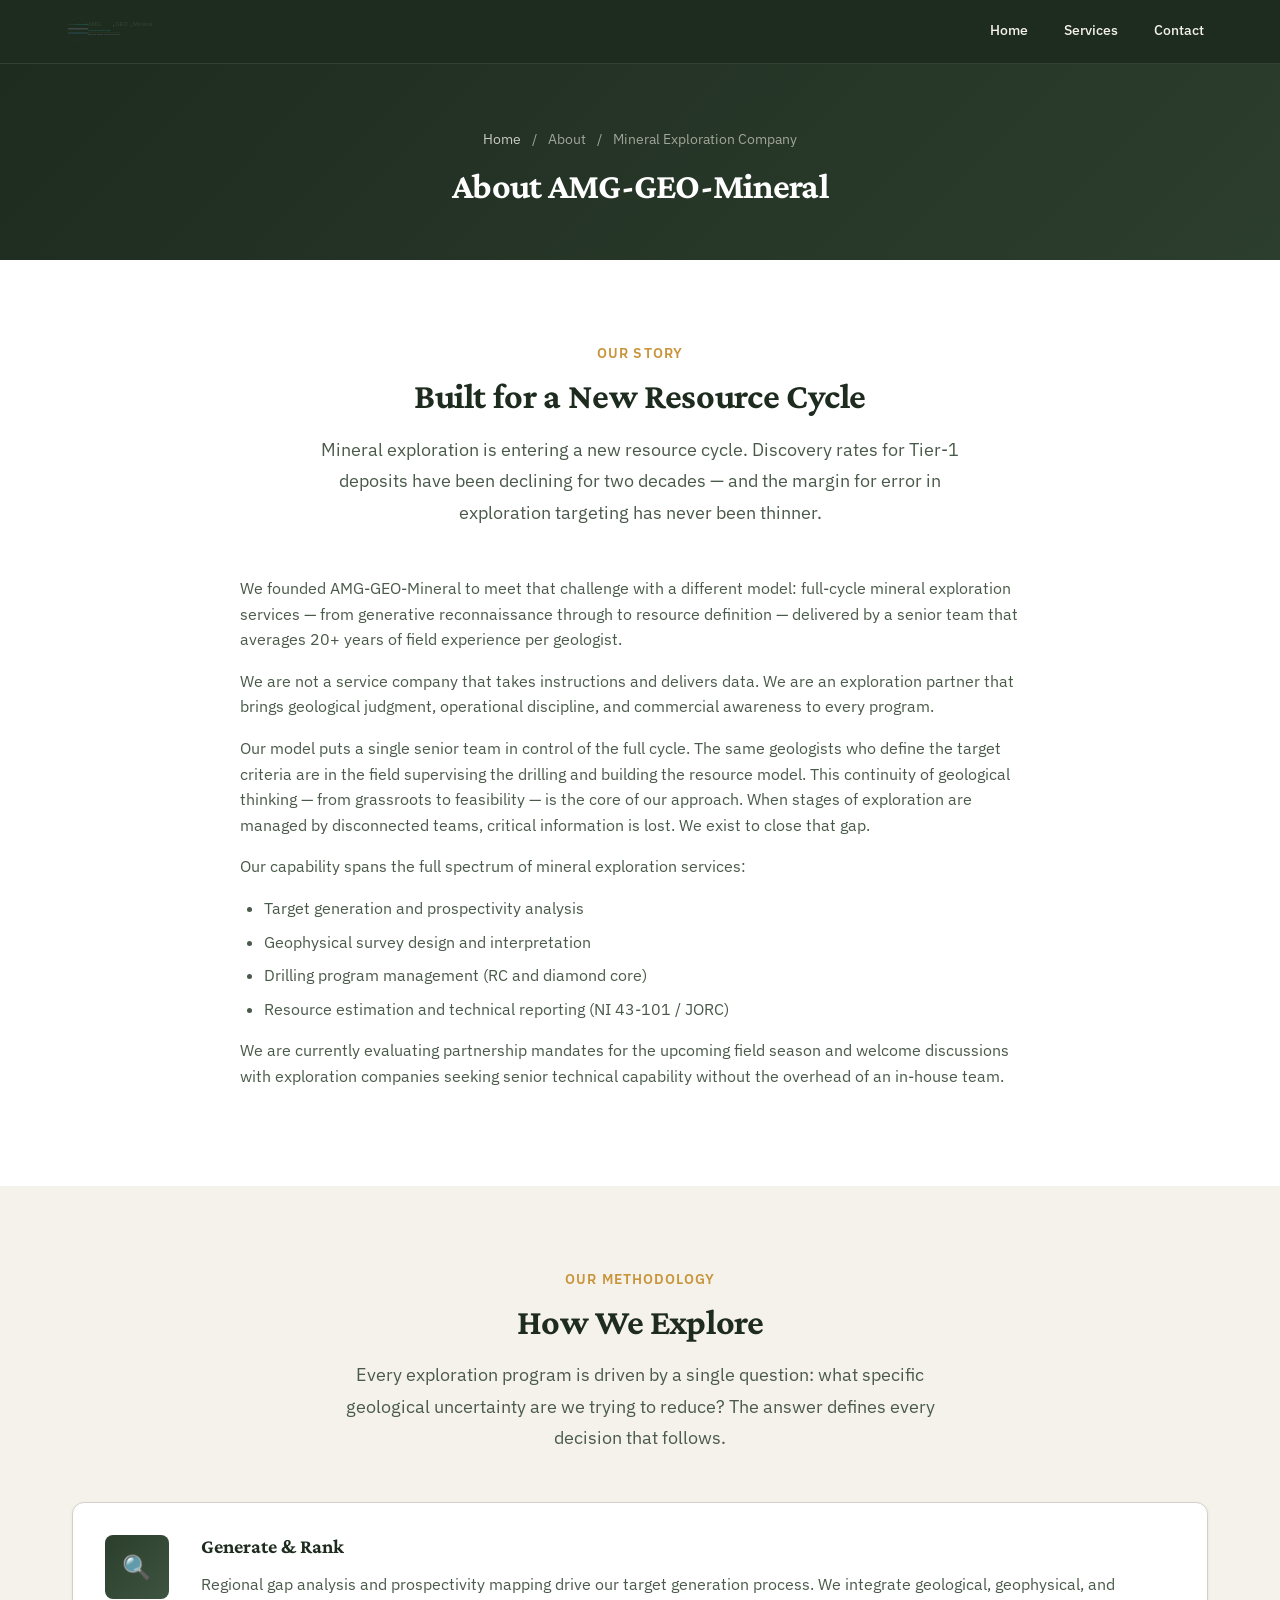
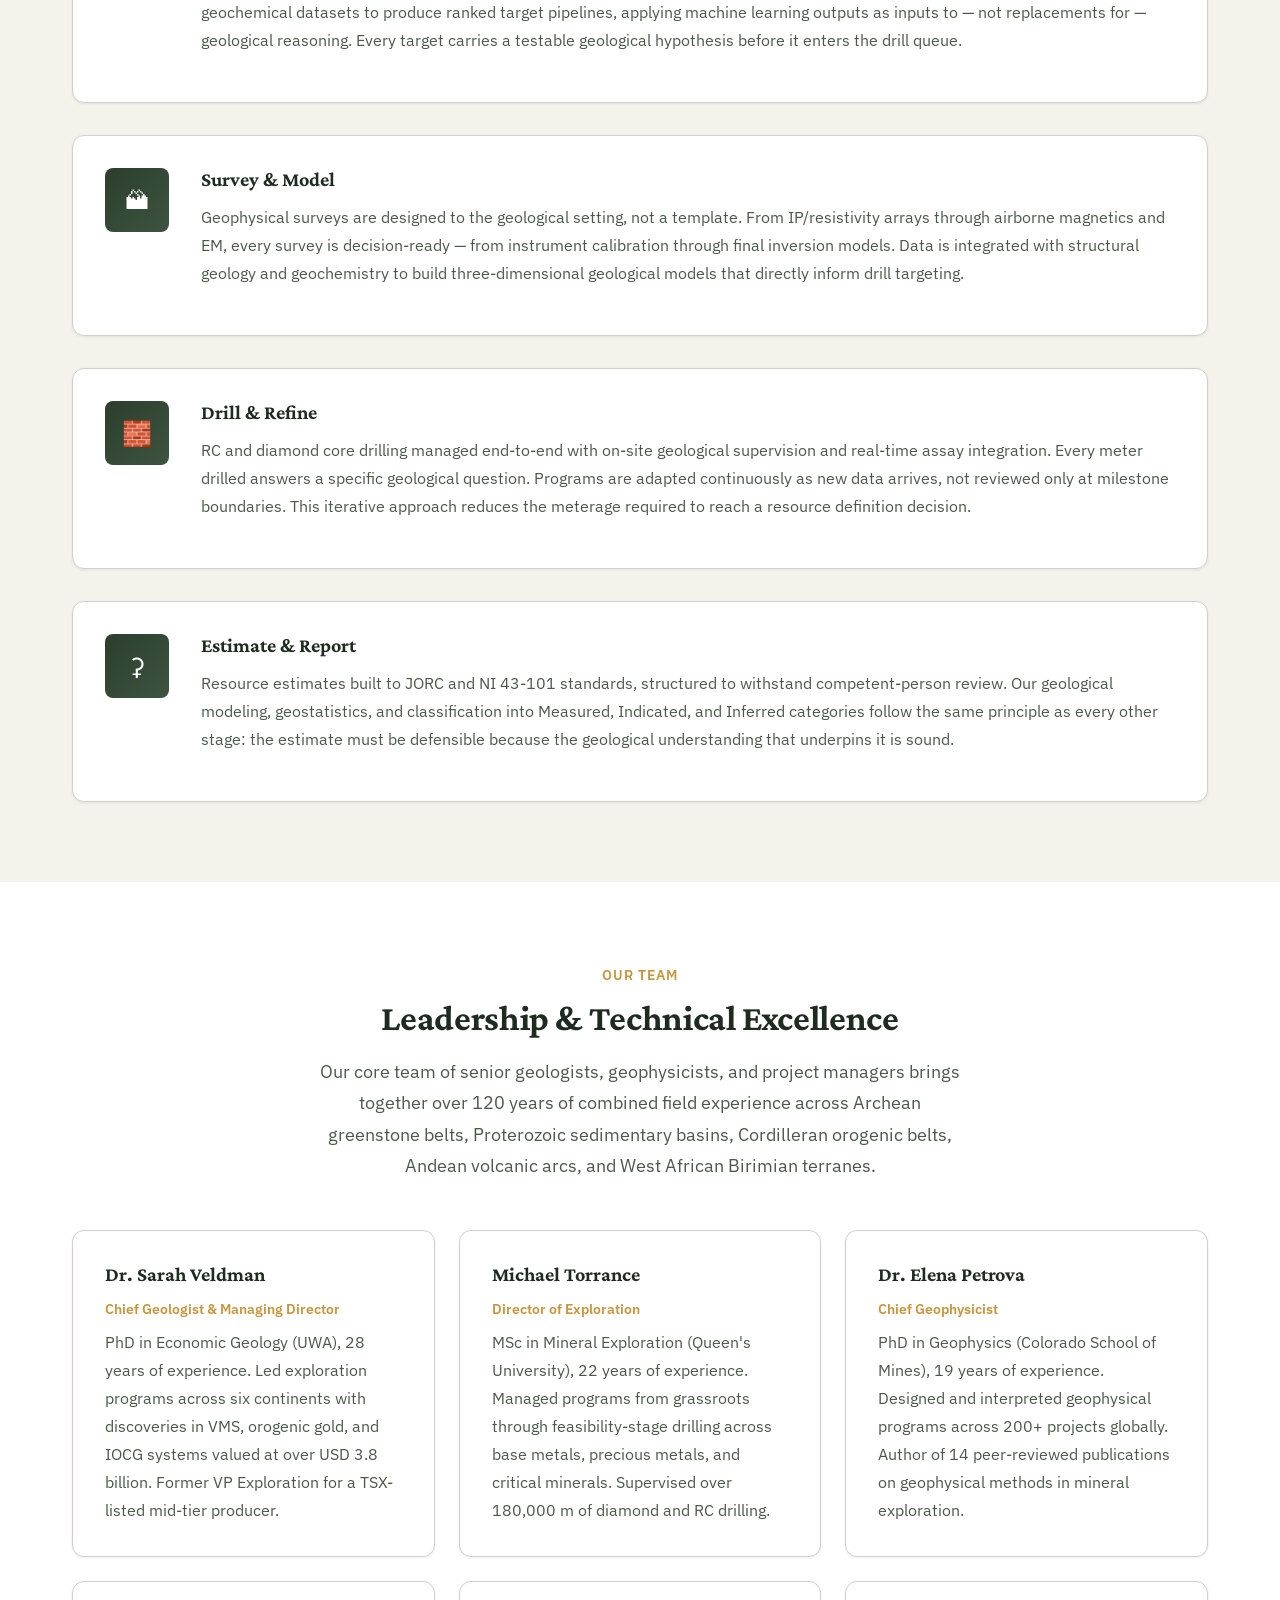
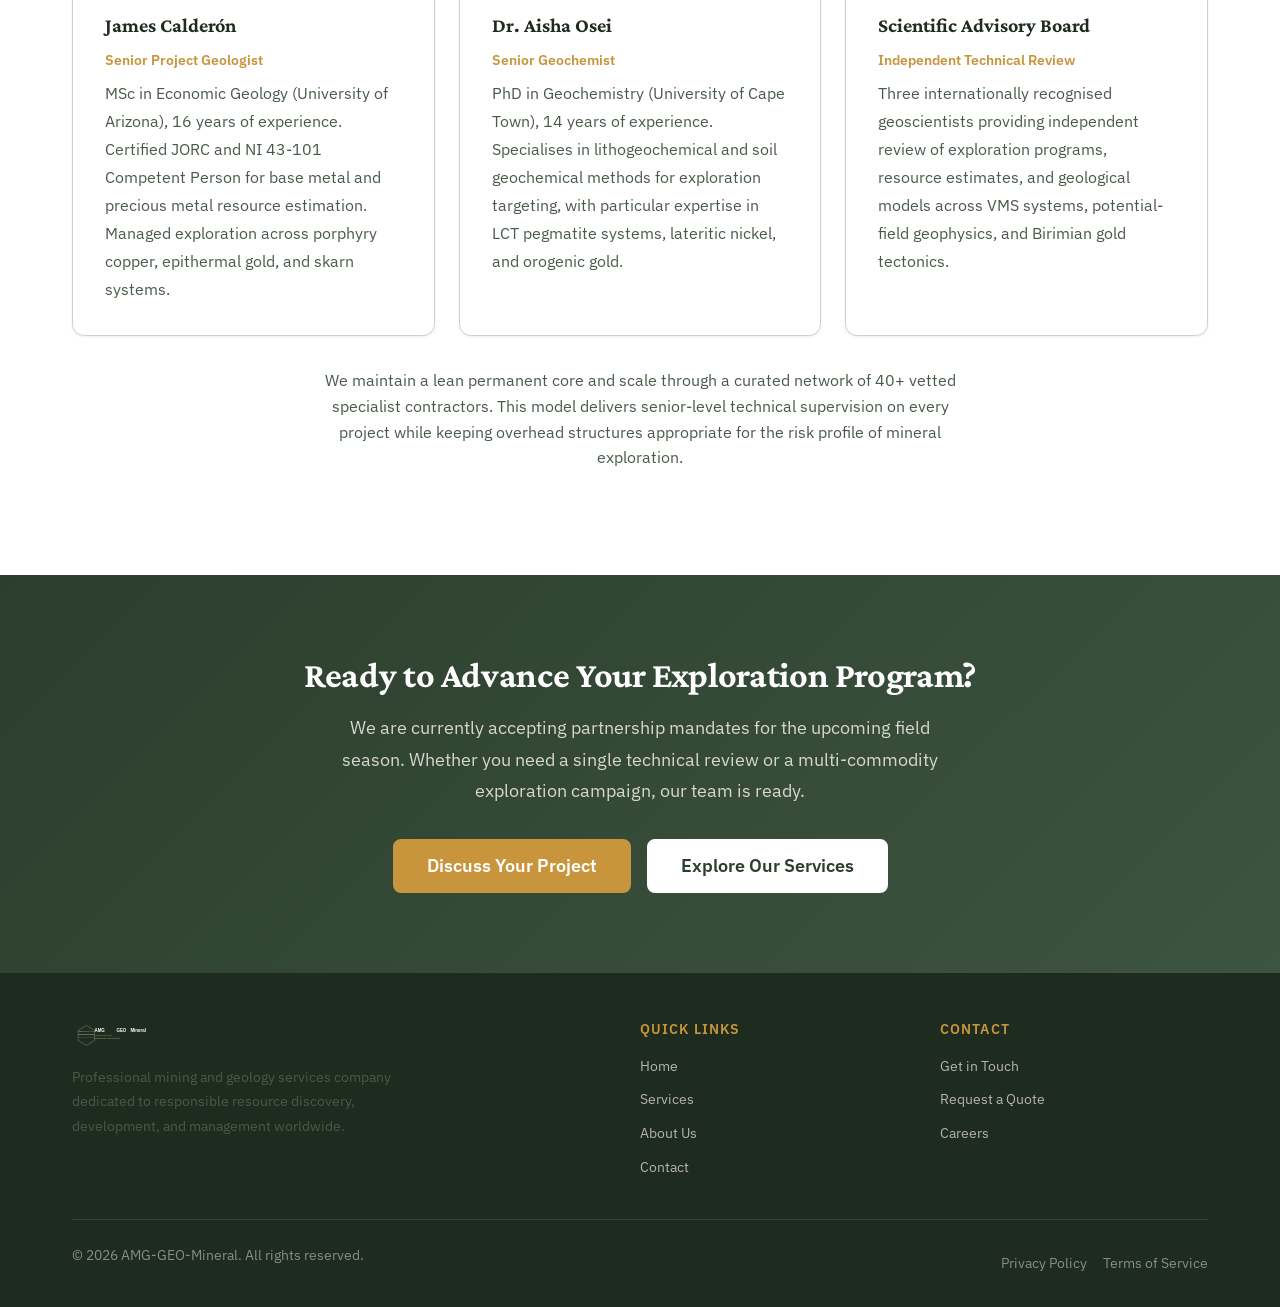
==== commit ca38b0b2: "Integrate brand logo assets across all AMG site pages Replace text-only "AMG-GEO-Mineral" header/foo" ====
--- a/about/mineral-exploration-company/index.html
+++ b/about/mineral-exploration-company/index.html
@@ -5,8 +5,11 @@
   <meta name="viewport" content="width=device-width, initial-scale=1.0">
   <meta name="description" content="AMG-GEO-Mineral — Full-cycle mineral exploration services company. Senior-led team with 120+ years combined field experience across global mineral belts.">
   <title>About Us — Mineral Exploration Company | AMG-GEO-Mineral</title>
+  <link rel="preconnect" href="https://fonts.googleapis.com">
+  <link rel="preconnect" href="https://fonts.gstatic.com" crossorigin>
+  <link href="https://fonts.googleapis.com/css2?family=IBM+Plex+Sans:wght@400;500;600;700&family=Crimson+Pro:wght@400;500;600;700&family=IBM+Plex+Mono:wght@400;500;600&display=swap" rel="stylesheet">
   <link rel="stylesheet" href="../../assets/css/main.css">
-  <link rel="icon" type="image/svg+xml" href="data:image/svg+xml,%3Csvg xmlns='http://www.w3.org/2000/svg' viewBox='0 0 100 100'%3E%3Ctext y='.9em' font-size='90'%3E%E2%97%87%3C/text%3E%3C/svg%3E">
+  <link rel="icon" type="image/svg+xml" href="../../assets/images/favicon.svg">
 </head>
 <body>
 
@@ -14,7 +17,7 @@
   <header class="nav" role="banner">
     <nav class="nav__inner" aria-label="Main navigation">
       <a href="../../index.html" class="nav__logo" aria-label="AMG-GEO-Mineral home">
-        AMG<span class="nav__logo-accent">-GEO</span>-Mineral
+        <img src="../../assets/images/logo-wordmark.svg" alt="AMG-GEO-Mineral" class="nav__logo-img" width="1200" height="400">
       </a>
       <button class="nav__toggle" aria-expanded="false" aria-controls="nav-menu" aria-label="Toggle navigation menu">
         <span class="nav__toggle-bar"></span>
@@ -174,7 +177,7 @@
       <div class="footer__grid">
         <div>
           <a href="../../index.html" class="footer__brand" aria-label="AMG-GEO-Mineral home">
-            AMG<span class="footer__brand-accent">-GEO</span>-Mineral
+            <img src="../../assets/images/logo-wordmark-reversed.svg" alt="AMG-GEO-Mineral" class="footer__brand-img" width="1200" height="400">
           </a>
           <p class="footer__about">Professional mining and geology services company dedicated to responsible resource discovery, development, and management worldwide.</p>
         </div>
--- a/assets/css/main.css
+++ b/assets/css/main.css
@@ -34,11 +34,11 @@
   --color-success: #2E7D32;
   --color-error: #C62828;
 
-  /* Typography — Brand: Inter (UI), DM Serif Display (headlines), JetBrains Mono (data) */
-  --font-heading: 'DM Serif Display', Georgia, 'Times New Roman', serif;
-  --font-body: 'Inter', -apple-system, BlinkMacSystemFont, 'Segoe UI', Roboto,
+  /* Typography — Brand: IBM Plex Sans (body), Crimson Pro (headlines), IBM Plex Mono (data) */
+  --font-heading: 'Crimson Pro', Georgia, 'Times New Roman', serif;
+  --font-body: 'IBM Plex Sans', -apple-system, BlinkMacSystemFont, 'Segoe UI', Roboto,
     Oxygen-Sans, Ubuntu, Cantarell, 'Helvetica Neue', sans-serif;
-  --font-mono: 'JetBrains Mono', 'SFMono-Regular', Consolas, 'Liberation Mono', Menlo, monospace;
+  --font-mono: 'IBM Plex Mono', 'SFMono-Regular', Consolas, 'Liberation Mono', Menlo, monospace;
 
   --text-xs: 0.75rem;
   --text-sm: 0.875rem;
@@ -303,20 +303,15 @@
 }
 
 .nav__logo {
-  font-family: var(--font-heading);
-  font-size: var(--text-xl);
-  font-weight: 700;
-  color: var(--color-geode-white);
-  letter-spacing: 0.02em;
-  white-space: nowrap;
-}
-
-.nav__logo:hover {
-  color: var(--color-ore-gold);
-}
-
-.nav__logo-accent {
-  color: var(--color-ore-gold);
+  display: flex;
+  align-items: center;
+  text-decoration: none;
+}
+
+.nav__logo-img {
+  display: block;
+  height: 40px;
+  width: auto;
 }
 
 .nav__toggle {
@@ -1197,20 +1192,15 @@
 }
 
 .footer__brand {
-  font-family: var(--font-heading);
-  font-size: var(--text-2xl);
-  font-weight: 700;
-  color: var(--color-white);
+  display: block;
   margin-bottom: var(--space-3);
+  text-decoration: none;
+}
+
+.footer__brand-img {
   display: block;
-}
-
-.footer__brand:hover {
-  color: var(--color-ore-gold);
-}
-
-.footer__brand-accent {
-  color: var(--color-ore-gold);
+  height: 32px;
+  width: auto;
 }
 
 .footer__about {
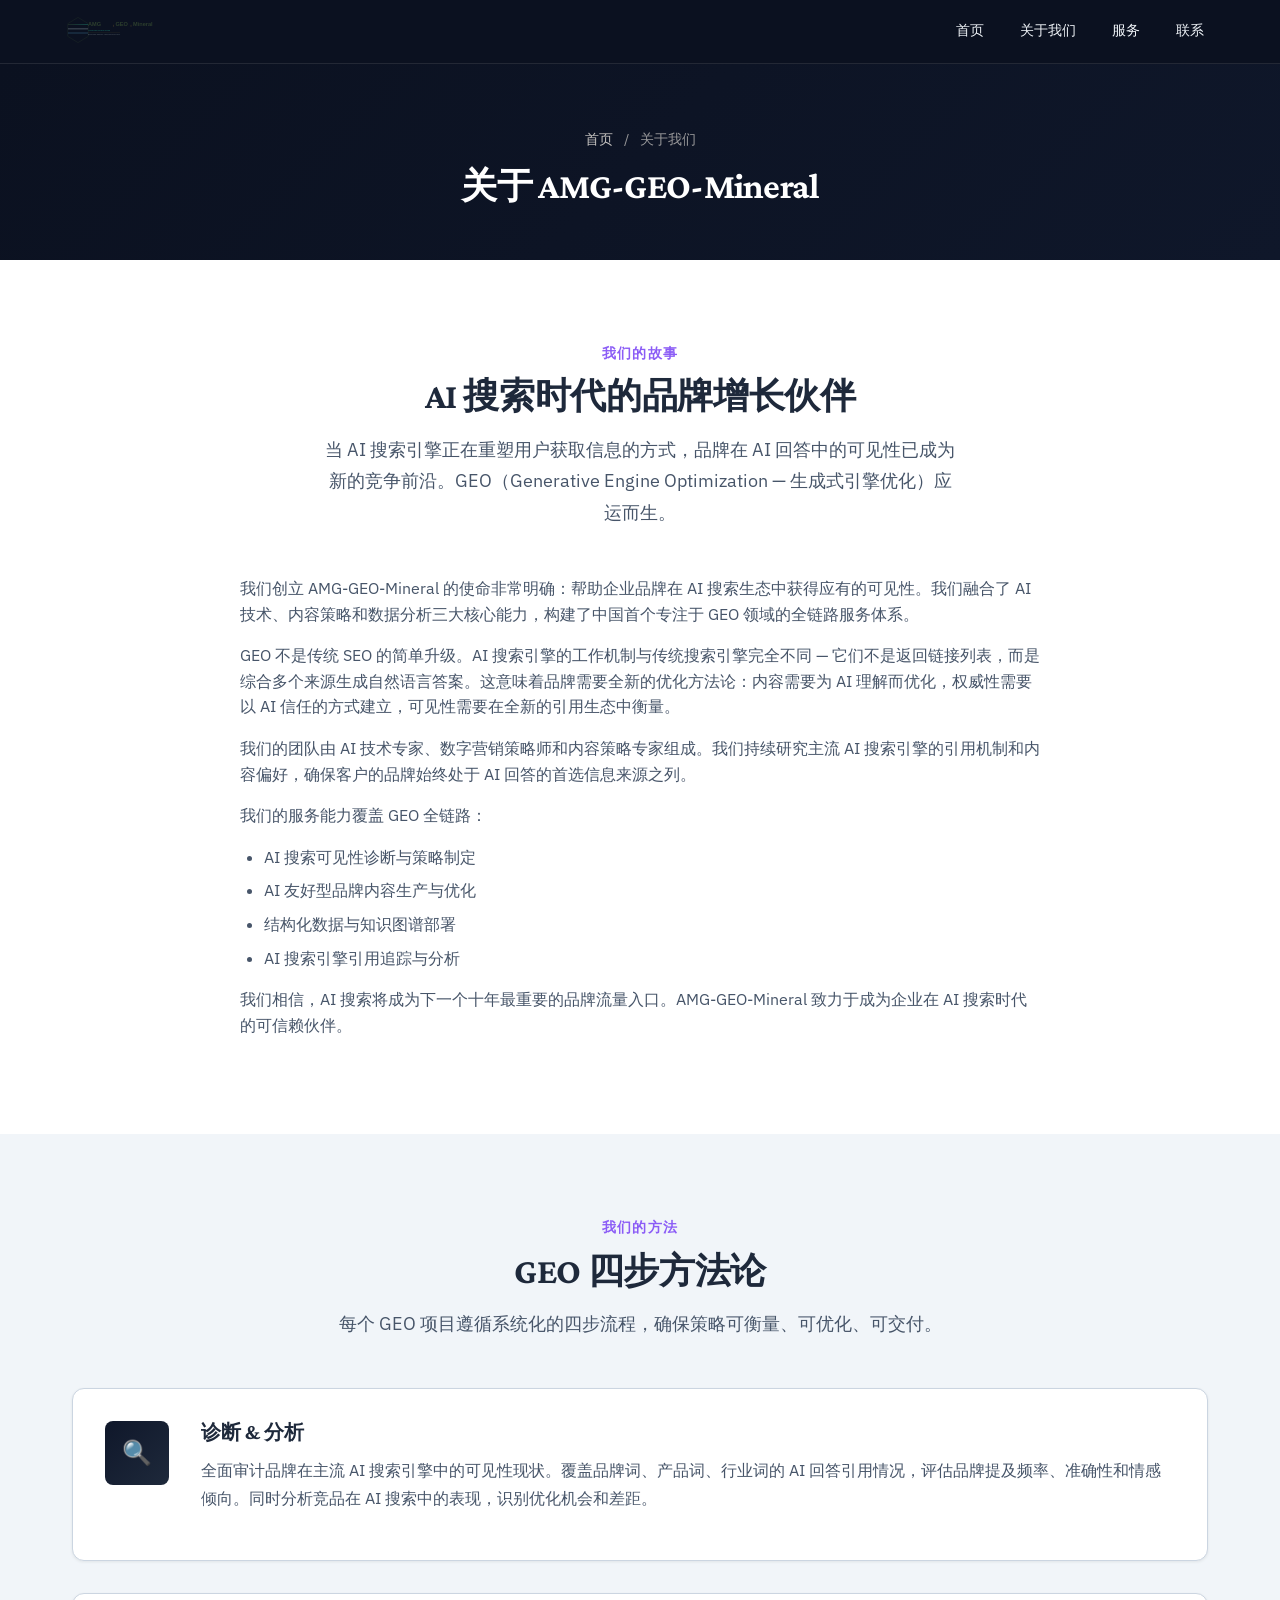
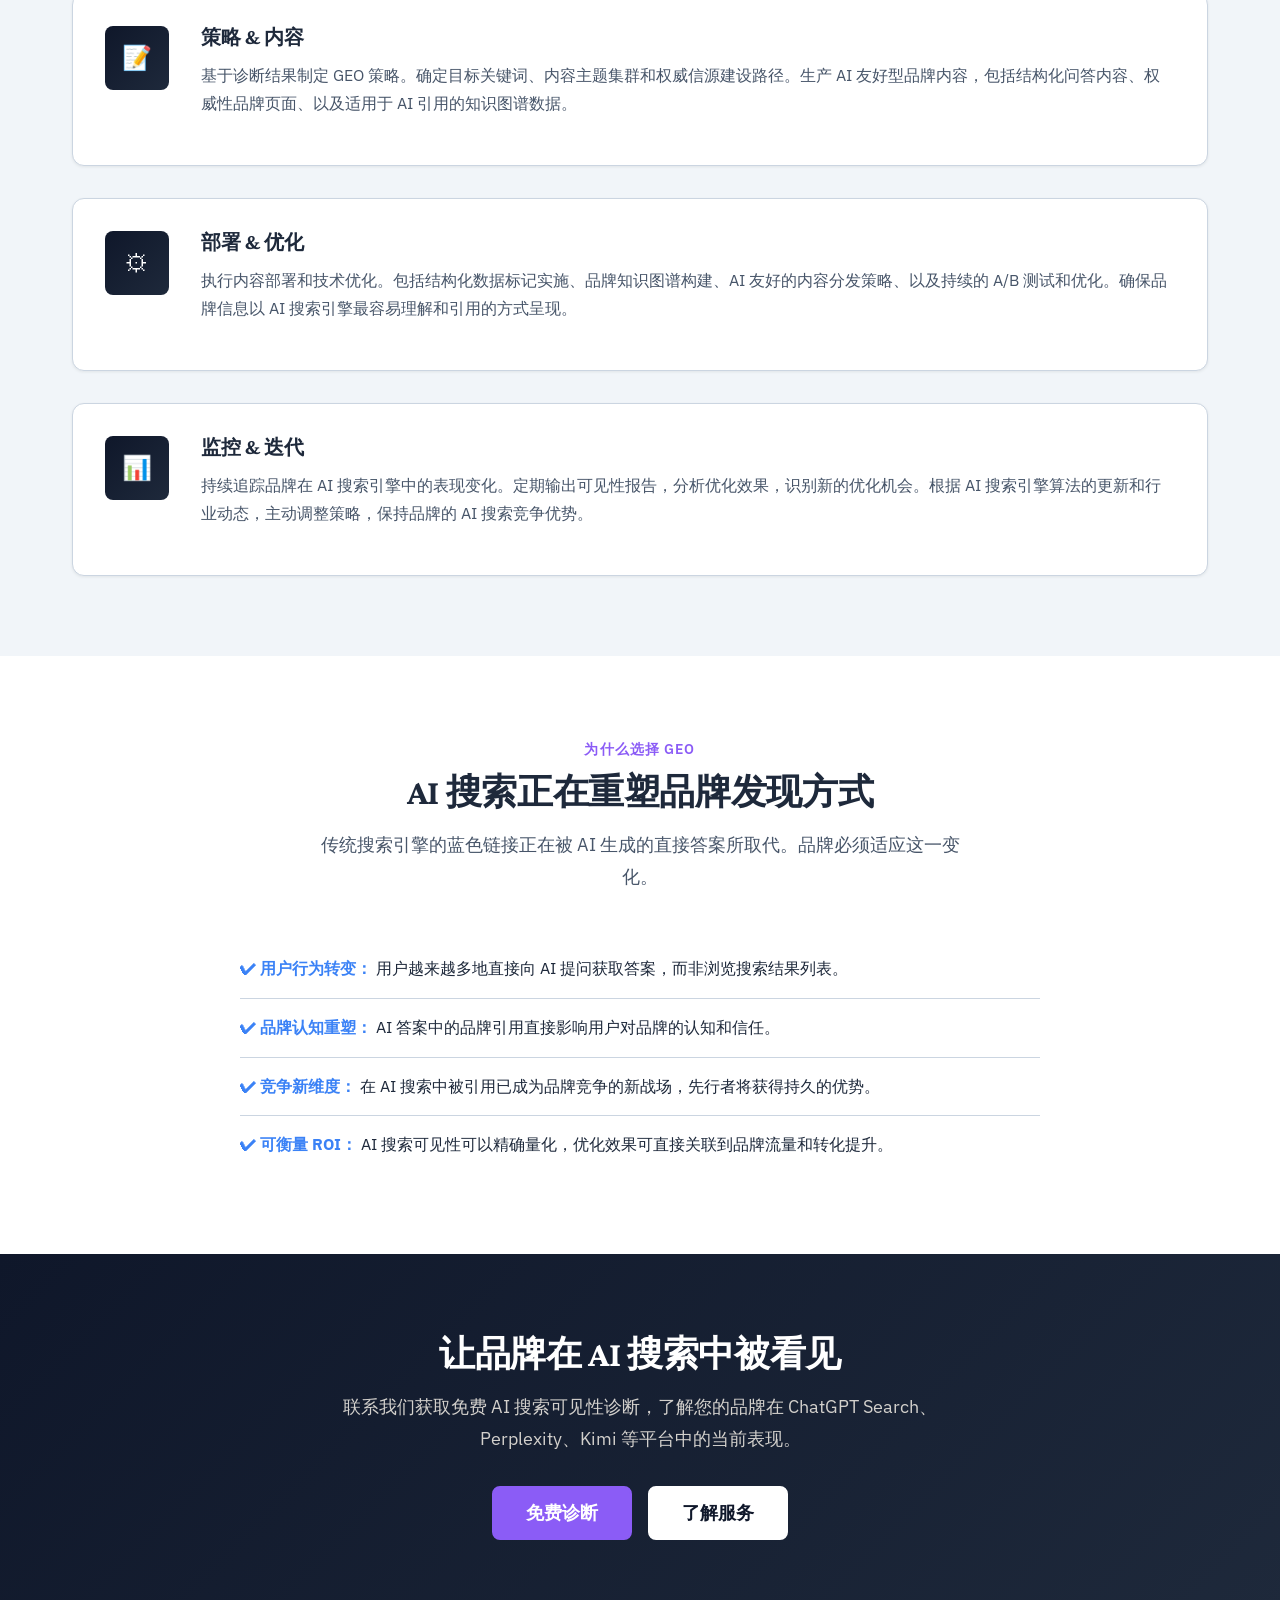
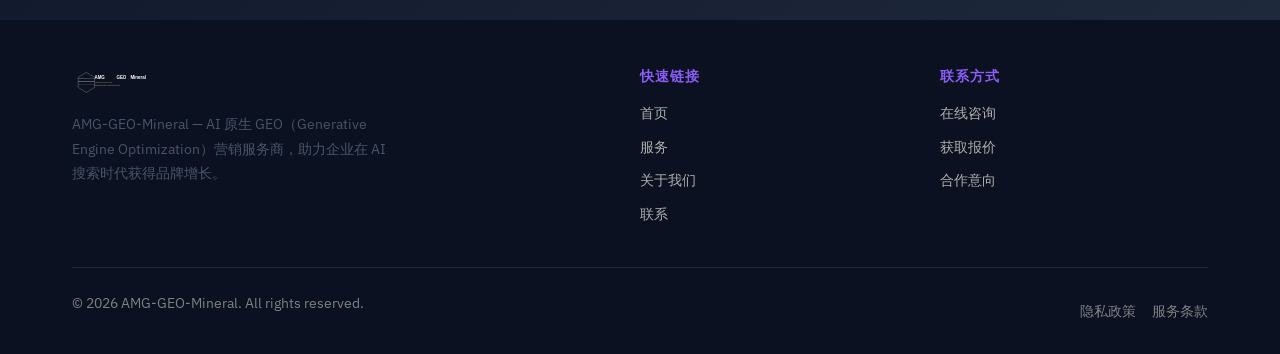
==== commit df335600: "[BOARD CORRECTIVE] GEO repositioning: mineral → Generative Engine Optimization Board directive AMG-6" ====
--- a/about/mineral-exploration-company/index.html
+++ b/about/mineral-exploration-company/index.html
@@ -1,10 +1,10 @@
 <!DOCTYPE html>
-<html lang="en">
+<html lang="zh-CN">
 <head>
   <meta charset="UTF-8">
   <meta name="viewport" content="width=device-width, initial-scale=1.0">
-  <meta name="description" content="AMG-GEO-Mineral — Full-cycle mineral exploration services company. Senior-led team with 120+ years combined field experience across global mineral belts.">
-  <title>About Us — Mineral Exploration Company | AMG-GEO-Mineral</title>
+  <meta name="description" content="关于 AMG-GEO-Mineral — AI原生GEO（Generative Engine Optimization）营销服务商。了解我们的团队、方法论和使命。">
+  <title>关于我们 — AI原生GEO营销服务 | AMG-GEO-Mineral</title>
   <link rel="preconnect" href="https://fonts.googleapis.com">
   <link rel="preconnect" href="https://fonts.gstatic.com" crossorigin>
   <link href="https://fonts.googleapis.com/css2?family=IBM+Plex+Sans:wght@400;500;600;700&family=Crimson+Pro:wght@400;500;600;700&family=IBM+Plex+Mono:wght@400;500;600&display=swap" rel="stylesheet">
@@ -25,9 +25,10 @@
         <span class="nav__toggle-bar"></span>
       </button>
       <ul id="nav-menu" class="nav__links" aria-hidden="true">
-        <li><a href="../../index.html" class="nav__link">Home</a></li>
-        <li><a href="../../services/mineral-exploration-services/" class="nav__link">Services</a></li>
-        <li><a href="../../pages/contact.html" class="nav__link">Contact</a></li>
+        <li><a href="../../index.html" class="nav__link">首页</a></li>
+        <li><a href="../../index.html" class="nav__link nav__link--active">关于我们</a></li>
+        <li><a href="../../services/mineral-exploration-services/" class="nav__link">服务</a></li>
+        <li><a href="../../pages/contact.html" class="nav__link">联系</a></li>
       </ul>
     </nav>
   </header>
@@ -37,13 +38,11 @@
     <section class="page-header" aria-label="Page heading">
       <div class="container">
         <p class="page-header__breadcrumb">
-          <a href="../../index.html">Home</a>
+          <a href="../../index.html">首页</a>
           <span class="page-header__breadcrumb-sep" aria-hidden="true">/</span>
-          About
-          <span class="page-header__breadcrumb-sep" aria-hidden="true">/</span>
-          Mineral Exploration Company
+          关于我们
         </p>
-        <h1 class="page-header__title">About AMG-GEO-Mineral</h1>
+        <h1 class="page-header__title">关于 AMG-GEO-Mineral</h1>
       </div>
     </section>
 
@@ -51,109 +50,90 @@
     <section class="section" aria-labelledby="company-story-title">
       <div class="container">
         <div class="section__header">
-          <span class="section-label">Our Story</span>
-          <h2 id="company-story-title" class="section__title">Built for a New Resource Cycle</h2>
-          <p class="section__subtitle">Mineral exploration is entering a new resource cycle. Discovery rates for Tier-1 deposits have been declining for two decades — and the margin for error in exploration targeting has never been thinner.</p>
+          <span class="section-label">我们的故事</span>
+          <h2 id="company-story-title" class="section__title">AI 搜索时代的品牌增长伙伴</h2>
+          <p class="section__subtitle">当 AI 搜索引擎正在重塑用户获取信息的方式，品牌在 AI 回答中的可见性已成为新的竞争前沿。GEO（Generative Engine Optimization — 生成式引擎优化）应运而生。</p>
         </div>
         <div style="max-width: 800px; margin: 0 auto;">
-          <p>We founded AMG-GEO-Mineral to meet that challenge with a different model: full-cycle mineral exploration services — from generative reconnaissance through to resource definition — delivered by a senior team that averages 20+ years of field experience per geologist.</p>
-          <p>We are not a service company that takes instructions and delivers data. We are an exploration partner that brings geological judgment, operational discipline, and commercial awareness to every program.</p>
-          <p>Our model puts a single senior team in control of the full cycle. The same geologists who define the target criteria are in the field supervising the drilling and building the resource model. This continuity of geological thinking — from grassroots to feasibility — is the core of our approach. When stages of exploration are managed by disconnected teams, critical information is lost. We exist to close that gap.</p>
-          <p>Our capability spans the full spectrum of mineral exploration services:</p>
+          <p>我们创立 AMG-GEO-Mineral 的使命非常明确：帮助企业品牌在 AI 搜索生态中获得应有的可见性。我们融合了 AI 技术、内容策略和数据分析三大核心能力，构建了中国首个专注于 GEO 领域的全链路服务体系。</p>
+          <p>GEO 不是传统 SEO 的简单升级。AI 搜索引擎的工作机制与传统搜索引擎完全不同 — 它们不是返回链接列表，而是综合多个来源生成自然语言答案。这意味着品牌需要全新的优化方法论：内容需要为 AI 理解而优化，权威性需要以 AI 信任的方式建立，可见性需要在全新的引用生态中衡量。</p>
+          <p>我们的团队由 AI 技术专家、数字营销策略师和内容策略专家组成。我们持续研究主流 AI 搜索引擎的引用机制和内容偏好，确保客户的品牌始终处于 AI 回答的首选信息来源之列。</p>
+          <p>我们的服务能力覆盖 GEO 全链路：</p>
           <ul style="list-style: disc; padding-left: var(--space-6); margin-bottom: var(--space-4);">
-            <li style="list-style: disc; color: var(--color-text-secondary); margin-bottom: var(--space-2);">Target generation and prospectivity analysis</li>
-            <li style="list-style: disc; color: var(--color-text-secondary); margin-bottom: var(--space-2);">Geophysical survey design and interpretation</li>
-            <li style="list-style: disc; color: var(--color-text-secondary); margin-bottom: var(--space-2);">Drilling program management (RC and diamond core)</li>
-            <li style="list-style: disc; color: var(--color-text-secondary); margin-bottom: var(--space-2);">Resource estimation and technical reporting (NI 43-101 / JORC)</li>
+            <li style="list-style: disc; color: var(--color-text-secondary); margin-bottom: var(--space-2);">AI 搜索可见性诊断与策略制定</li>
+            <li style="list-style: disc; color: var(--color-text-secondary); margin-bottom: var(--space-2);">AI 友好型品牌内容生产与优化</li>
+            <li style="list-style: disc; color: var(--color-text-secondary); margin-bottom: var(--space-2);">结构化数据与知识图谱部署</li>
+            <li style="list-style: disc; color: var(--color-text-secondary); margin-bottom: var(--space-2);">AI 搜索引擎引用追踪与分析</li>
           </ul>
-          <p>We are currently evaluating partnership mandates for the upcoming field season and welcome discussions with exploration companies seeking senior technical capability without the overhead of an in-house team.</p>
+          <p>我们相信，AI 搜索将成为下一个十年最重要的品牌流量入口。AMG-GEO-Mineral 致力于成为企业在 AI 搜索时代的可信赖伙伴。</p>
         </div>
       </div>
     </section>
 
-    <!-- ========== OUR APPROACH / METHODOLOGY ========== -->
+    <!-- ========== OUR APPROACH ========== -->
     <section class="section section--cream" aria-labelledby="methodology-title">
       <div class="container">
         <div class="section__header">
-          <span class="section-label">Our Methodology</span>
-          <h2 id="methodology-title" class="section__title">How We Explore</h2>
-          <p class="section__subtitle">Every exploration program is driven by a single question: what specific geological uncertainty are we trying to reduce? The answer defines every decision that follows.</p>
+          <span class="section-label">我们的方法</span>
+          <h2 id="methodology-title" class="section__title">GEO 四步方法论</h2>
+          <p class="section__subtitle">每个 GEO 项目遵循系统化的四步流程，确保策略可衡量、可优化、可交付。</p>
         </div>
         <div class="service-detail">
           <article class="service-detail__item">
             <div class="service-detail__icon" aria-hidden="true">&#x1F50D;</div>
             <div>
-              <h3 class="service-detail__title">Generate &amp; Rank</h3>
-              <p class="service-detail__desc">Regional gap analysis and prospectivity mapping drive our target generation process. We integrate geological, geophysical, and geochemical datasets to produce ranked target pipelines, applying machine learning outputs as inputs to — not replacements for — geological reasoning. Every target carries a testable geological hypothesis before it enters the drill queue.</p>
+              <h3 class="service-detail__title">诊断 &amp; 分析</h3>
+              <p class="service-detail__desc">全面审计品牌在主流 AI 搜索引擎中的可见性现状。覆盖品牌词、产品词、行业词的 AI 回答引用情况，评估品牌提及频率、准确性和情感倾向。同时分析竞品在 AI 搜索中的表现，识别优化机会和差距。</p>
             </div>
           </article>
           <article class="service-detail__item">
-            <div class="service-detail__icon" aria-hidden="true">&#x1F3D4;</div>
+            <div class="service-detail__icon" aria-hidden="true">&#x1F4DD;</div>
             <div>
-              <h3 class="service-detail__title">Survey &amp; Model</h3>
-              <p class="service-detail__desc">Geophysical surveys are designed to the geological setting, not a template. From IP/resistivity arrays through airborne magnetics and EM, every survey is decision-ready — from instrument calibration through final inversion models. Data is integrated with structural geology and geochemistry to build three-dimensional geological models that directly inform drill targeting.</p>
+              <h3 class="service-detail__title">策略 &amp; 内容</h3>
+              <p class="service-detail__desc">基于诊断结果制定 GEO 策略。确定目标关键词、内容主题集群和权威信源建设路径。生产 AI 友好型品牌内容，包括结构化问答内容、权威性品牌页面、以及适用于 AI 引用的知识图谱数据。</p>
             </div>
           </article>
           <article class="service-detail__item">
-            <div class="service-detail__icon" aria-hidden="true">&#x1F9F1;</div>
+            <div class="service-detail__icon" aria-hidden="true">&#x2699;</div>
             <div>
-              <h3 class="service-detail__title">Drill &amp; Refine</h3>
-              <p class="service-detail__desc">RC and diamond core drilling managed end-to-end with on-site geological supervision and real-time assay integration. Every meter drilled answers a specific geological question. Programs are adapted continuously as new data arrives, not reviewed only at milestone boundaries. This iterative approach reduces the meterage required to reach a resource definition decision.</p>
+              <h3 class="service-detail__title">部署 &amp; 优化</h3>
+              <p class="service-detail__desc">执行内容部署和技术优化。包括结构化数据标记实施、品牌知识图谱构建、AI 友好的内容分发策略、以及持续的 A/B 测试和优化。确保品牌信息以 AI 搜索引擎最容易理解和引用的方式呈现。</p>
             </div>
           </article>
           <article class="service-detail__item">
-            <div class="service-detail__icon" aria-hidden="true">&#x26B3;</div>
+            <div class="service-detail__icon" aria-hidden="true">&#x1F4CA;</div>
             <div>
-              <h3 class="service-detail__title">Estimate &amp; Report</h3>
-              <p class="service-detail__desc">Resource estimates built to JORC and NI 43-101 standards, structured to withstand competent-person review. Our geological modeling, geostatistics, and classification into Measured, Indicated, and Inferred categories follow the same principle as every other stage: the estimate must be defensible because the geological understanding that underpins it is sound.</p>
+              <h3 class="service-detail__title">监控 &amp; 迭代</h3>
+              <p class="service-detail__desc">持续追踪品牌在 AI 搜索引擎中的表现变化。定期输出可见性报告，分析优化效果，识别新的优化机会。根据 AI 搜索引擎算法的更新和行业动态，主动调整策略，保持品牌的 AI 搜索竞争优势。</p>
             </div>
           </article>
         </div>
       </div>
     </section>
 
-    <!-- ========== TEAM HIGHLIGHTS ========== -->
-    <section class="section" aria-labelledby="team-title">
+    <!-- ========== WHY GEO ========== -->
+    <section class="section" aria-labelledby="why-geo-title">
       <div class="container">
         <div class="section__header">
-          <span class="section-label">Our Team</span>
-          <h2 id="team-title" class="section__title">Leadership &amp; Technical Excellence</h2>
-          <p class="section__subtitle">Our core team of senior geologists, geophysicists, and project managers brings together over 120 years of combined field experience across Archean greenstone belts, Proterozoic sedimentary basins, Cordilleran orogenic belts, Andean volcanic arcs, and West African Birimian terranes.</p>
+          <span class="section-label">为什么选择 GEO</span>
+          <h2 id="why-geo-title" class="section__title">AI 搜索正在重塑品牌发现方式</h2>
+          <p class="section__subtitle">传统搜索引擎的蓝色链接正在被 AI 生成的直接答案所取代。品牌必须适应这一变化。</p>
         </div>
-        <div class="featured-services">
-          <article class="card">
-            <h3 class="card__title">Dr. Sarah Veldman</h3>
-            <p style="font-size: var(--text-sm); color: var(--color-ore-gold); font-weight: 600; margin-bottom: var(--space-2);">Chief Geologist &amp; Managing Director</p>
-            <p class="card__text">PhD in Economic Geology (UWA), 28 years of experience. Led exploration programs across six continents with discoveries in VMS, orogenic gold, and IOCG systems valued at over USD 3.8 billion. Former VP Exploration for a TSX-listed mid-tier producer.</p>
-          </article>
-          <article class="card">
-            <h3 class="card__title">Michael Torrance</h3>
-            <p style="font-size: var(--text-sm); color: var(--color-ore-gold); font-weight: 600; margin-bottom: var(--space-2);">Director of Exploration</p>
-            <p class="card__text">MSc in Mineral Exploration (Queen's University), 22 years of experience. Managed programs from grassroots through feasibility-stage drilling across base metals, precious metals, and critical minerals. Supervised over 180,000 m of diamond and RC drilling.</p>
-          </article>
-          <article class="card">
-            <h3 class="card__title">Dr. Elena Petrova</h3>
-            <p style="font-size: var(--text-sm); color: var(--color-ore-gold); font-weight: 600; margin-bottom: var(--space-2);">Chief Geophysicist</p>
-            <p class="card__text">PhD in Geophysics (Colorado School of Mines), 19 years of experience. Designed and interpreted geophysical programs across 200+ projects globally. Author of 14 peer-reviewed publications on geophysical methods in mineral exploration.</p>
-          </article>
-          <article class="card">
-            <h3 class="card__title">James Calderón</h3>
-            <p style="font-size: var(--text-sm); color: var(--color-ore-gold); font-weight: 600; margin-bottom: var(--space-2);">Senior Project Geologist</p>
-            <p class="card__text">MSc in Economic Geology (University of Arizona), 16 years of experience. Certified JORC and NI 43-101 Competent Person for base metal and precious metal resource estimation. Managed exploration across porphyry copper, epithermal gold, and skarn systems.</p>
-          </article>
-          <article class="card">
-            <h3 class="card__title">Dr. Aisha Osei</h3>
-            <p style="font-size: var(--text-sm); color: var(--color-ore-gold); font-weight: 600; margin-bottom: var(--space-2);">Senior Geochemist</p>
-            <p class="card__text">PhD in Geochemistry (University of Cape Town), 14 years of experience. Specialises in lithogeochemical and soil geochemical methods for exploration targeting, with particular expertise in LCT pegmatite systems, lateritic nickel, and orogenic gold.</p>
-          </article>
-          <article class="card">
-            <h3 class="card__title">Scientific Advisory Board</h3>
-            <p style="font-size: var(--text-sm); color: var(--color-ore-gold); font-weight: 600; margin-bottom: var(--space-2);">Independent Technical Review</p>
-            <p class="card__text">Three internationally recognised geoscientists providing independent review of exploration programs, resource estimates, and geological models across VMS systems, potential-field geophysics, and Birimian gold tectonics.</p>
-          </article>
-        </div>
-        <div class="text-center" style="margin-top: var(--space-8);">
-          <p style="max-width: 640px; margin: 0 auto var(--space-6); color: var(--color-text-secondary);">We maintain a lean permanent core and scale through a curated network of 40+ vetted specialist contractors. This model delivers senior-level technical supervision on every project while keeping overhead structures appropriate for the risk profile of mineral exploration.</p>
+        <div style="max-width: 800px; margin: 0 auto;">
+          <ul style="list-style: none; padding: 0;">
+            <li style="padding: var(--space-4) 0; border-bottom: 1px solid var(--color-border);">
+              <strong style="color: var(--color-mineral-teal);">&#x2714; 用户行为转变：</strong> 用户越来越多地直接向 AI 提问获取答案，而非浏览搜索结果列表。
+            </li>
+            <li style="padding: var(--space-4) 0; border-bottom: 1px solid var(--color-border);">
+              <strong style="color: var(--color-mineral-teal);">&#x2714; 品牌认知重塑：</strong> AI 答案中的品牌引用直接影响用户对品牌的认知和信任。
+            </li>
+            <li style="padding: var(--space-4) 0; border-bottom: 1px solid var(--color-border);">
+              <strong style="color: var(--color-mineral-teal);">&#x2714; 竞争新维度：</strong> 在 AI 搜索中被引用已成为品牌竞争的新战场，先行者将获得持久的优势。
+            </li>
+            <li style="padding: var(--space-4) 0;">
+              <strong style="color: var(--color-mineral-teal);">&#x2714; 可衡量 ROI：</strong> AI 搜索可见性可以精确量化，优化效果可直接关联到品牌流量和转化提升。
+            </li>
+          </ul>
         </div>
       </div>
     </section>
@@ -161,11 +141,11 @@
     <!-- ========== CTA ========== -->
     <section class="cta" aria-labelledby="about-cta-title">
       <div class="container">
-        <h2 id="about-cta-title" class="cta__title">Ready to Advance Your Exploration Program?</h2>
-        <p class="cta__text">We are currently accepting partnership mandates for the upcoming field season. Whether you need a single technical review or a multi-commodity exploration campaign, our team is ready.</p>
+        <h2 id="about-cta-title" class="cta__title">让品牌在 AI 搜索中被看见</h2>
+        <p class="cta__text">联系我们获取免费 AI 搜索可见性诊断，了解您的品牌在 ChatGPT Search、Perplexity、Kimi 等平台中的当前表现。</p>
         <div class="cta__actions">
-          <a href="../../pages/contact.html" class="btn btn--accent btn--large">Discuss Your Project</a>
-          <a href="../../services/mineral-exploration-services/" class="btn btn--light btn--large">Explore Our Services</a>
+          <a href="../../pages/contact.html" class="btn btn--accent btn--large">免费诊断</a>
+          <a href="../../services/mineral-exploration-services/" class="btn btn--light btn--large">了解服务</a>
         </div>
       </div>
     </section>
@@ -179,31 +159,31 @@
           <a href="../../index.html" class="footer__brand" aria-label="AMG-GEO-Mineral home">
             <img src="../../assets/images/logo-wordmark-reversed.svg" alt="AMG-GEO-Mineral" class="footer__brand-img" width="1200" height="400">
           </a>
-          <p class="footer__about">Professional mining and geology services company dedicated to responsible resource discovery, development, and management worldwide.</p>
+          <p class="footer__about">AMG-GEO-Mineral — AI 原生 GEO（Generative Engine Optimization）营销服务商，助力企业在 AI 搜索时代获得品牌增长。</p>
         </div>
         <div>
-          <h4 class="footer__heading">Quick Links</h4>
+          <h4 class="footer__heading">快速链接</h4>
           <ul class="footer__links">
-            <li><a href="../../index.html" class="footer__link">Home</a></li>
-            <li><a href="../../services/mineral-exploration-services/" class="footer__link">Services</a></li>
-            <li><a href="../../about/mineral-exploration-company/" class="footer__link">About Us</a></li>
-            <li><a href="../../pages/contact.html" class="footer__link">Contact</a></li>
+            <li><a href="../../index.html" class="footer__link">首页</a></li>
+            <li><a href="../../services/mineral-exploration-services/" class="footer__link">服务</a></li>
+            <li><a href="../../index.html" class="footer__link">关于我们</a></li>
+            <li><a href="../../pages/contact.html" class="footer__link">联系</a></li>
           </ul>
         </div>
         <div>
-          <h4 class="footer__heading">Contact</h4>
+          <h4 class="footer__heading">联系方式</h4>
           <ul class="footer__links">
-            <li><a href="../../pages/contact.html" class="footer__link">Get in Touch</a></li>
-            <li><a href="../../pages/contact.html" class="footer__link">Request a Quote</a></li>
-            <li><a href="../../pages/contact.html" class="footer__link">Careers</a></li>
+            <li><a href="../../pages/contact.html" class="footer__link">在线咨询</a></li>
+            <li><a href="../../pages/contact.html" class="footer__link">获取报价</a></li>
+            <li><a href="../../pages/contact.html" class="footer__link">合作意向</a></li>
           </ul>
         </div>
       </div>
       <div class="footer__bottom">
         <p class="footer__copyright">&copy; 2026 AMG-GEO-Mineral. All rights reserved.</p>
         <nav class="footer__legal" aria-label="Legal links">
-          <a href="#" class="footer__legal-link">Privacy Policy</a>
-          <a href="#" class="footer__legal-link">Terms of Service</a>
+          <a href="#" class="footer__legal-link">隐私政策</a>
+          <a href="#" class="footer__legal-link">服务条款</a>
         </nav>
       </div>
     </div>
--- a/assets/css/main.css
+++ b/assets/css/main.css
@@ -5,34 +5,34 @@
 
 /* ---------- Custom Properties ---------- */
 :root {
-  /* Brand Colors — AMG-2 Brand Guide v1.0 */
-  --color-deep-earth: #2C3E2D;
-  --color-deep-earth-dark: #1E2B1F;
-  --color-deep-earth-light: #3D5440;
-  --color-mineral-teal: #1A7A6B;
-  --color-mineral-teal-light: #219A87;
-  --color-mineral-teal-dark: #146356;
-  --color-ore-gold: #C9953C;
-  --color-ore-gold-light: #DBAE5E;
-  --color-ore-gold-dark: #A87A2E;
-  --color-geode-white: #F5F2EB;
-  --color-geode-white-dark: #E8E3D9;
+  /* Brand Colors — GEO v2.0 (AI / Digital Marketing) */
+  --color-deep-earth: #0F172A;
+  --color-deep-earth-dark: #0B1120;
+  --color-deep-earth-light: #1E293B;
+  --color-mineral-teal: #3B82F6;
+  --color-mineral-teal-light: #60A5FA;
+  --color-mineral-teal-dark: #2563EB;
+  --color-ore-gold: #8B5CF6;
+  --color-ore-gold-light: #A78BFA;
+  --color-ore-gold-dark: #7C3AED;
+  --color-geode-white: #F1F5F9;
+  --color-geode-white-dark: #E2E8F0;
   --color-white: #ffffff;
 
   /* Semantic Colors */
-  --color-text-primary: var(--color-deep-earth-dark);
-  --color-text-secondary: #4A5A4A;
-  --color-text-on-dark: var(--color-geode-white);
-  --color-text-muted: #7A8A7A;
+  --color-text-primary: #1E293B;
+  --color-text-secondary: #475569;
+  --color-text-on-dark: #F1F5F9;
+  --color-text-muted: #94A3B8;
   --color-bg-primary: var(--color-white);
   --color-bg-secondary: var(--color-geode-white);
   --color-bg-dark: var(--color-deep-earth-dark);
   --color-bg-green: var(--color-deep-earth);
-  --color-accent: var(--color-ore-gold);
-  --color-accent-hover: var(--color-ore-gold-light);
-  --color-border: #D4D0C8;
-  --color-success: #2E7D32;
-  --color-error: #C62828;
+  --color-accent: var(--color-mineral-teal);
+  --color-accent-hover: var(--color-mineral-teal-light);
+  --color-border: #CBD5E1;
+  --color-success: #059669;
+  --color-error: #DC2626;
 
   /* Typography — Brand: IBM Plex Sans (body), Crimson Pro (headlines), IBM Plex Mono (data) */
   --font-heading: 'Crimson Pro', Georgia, 'Times New Roman', serif;
